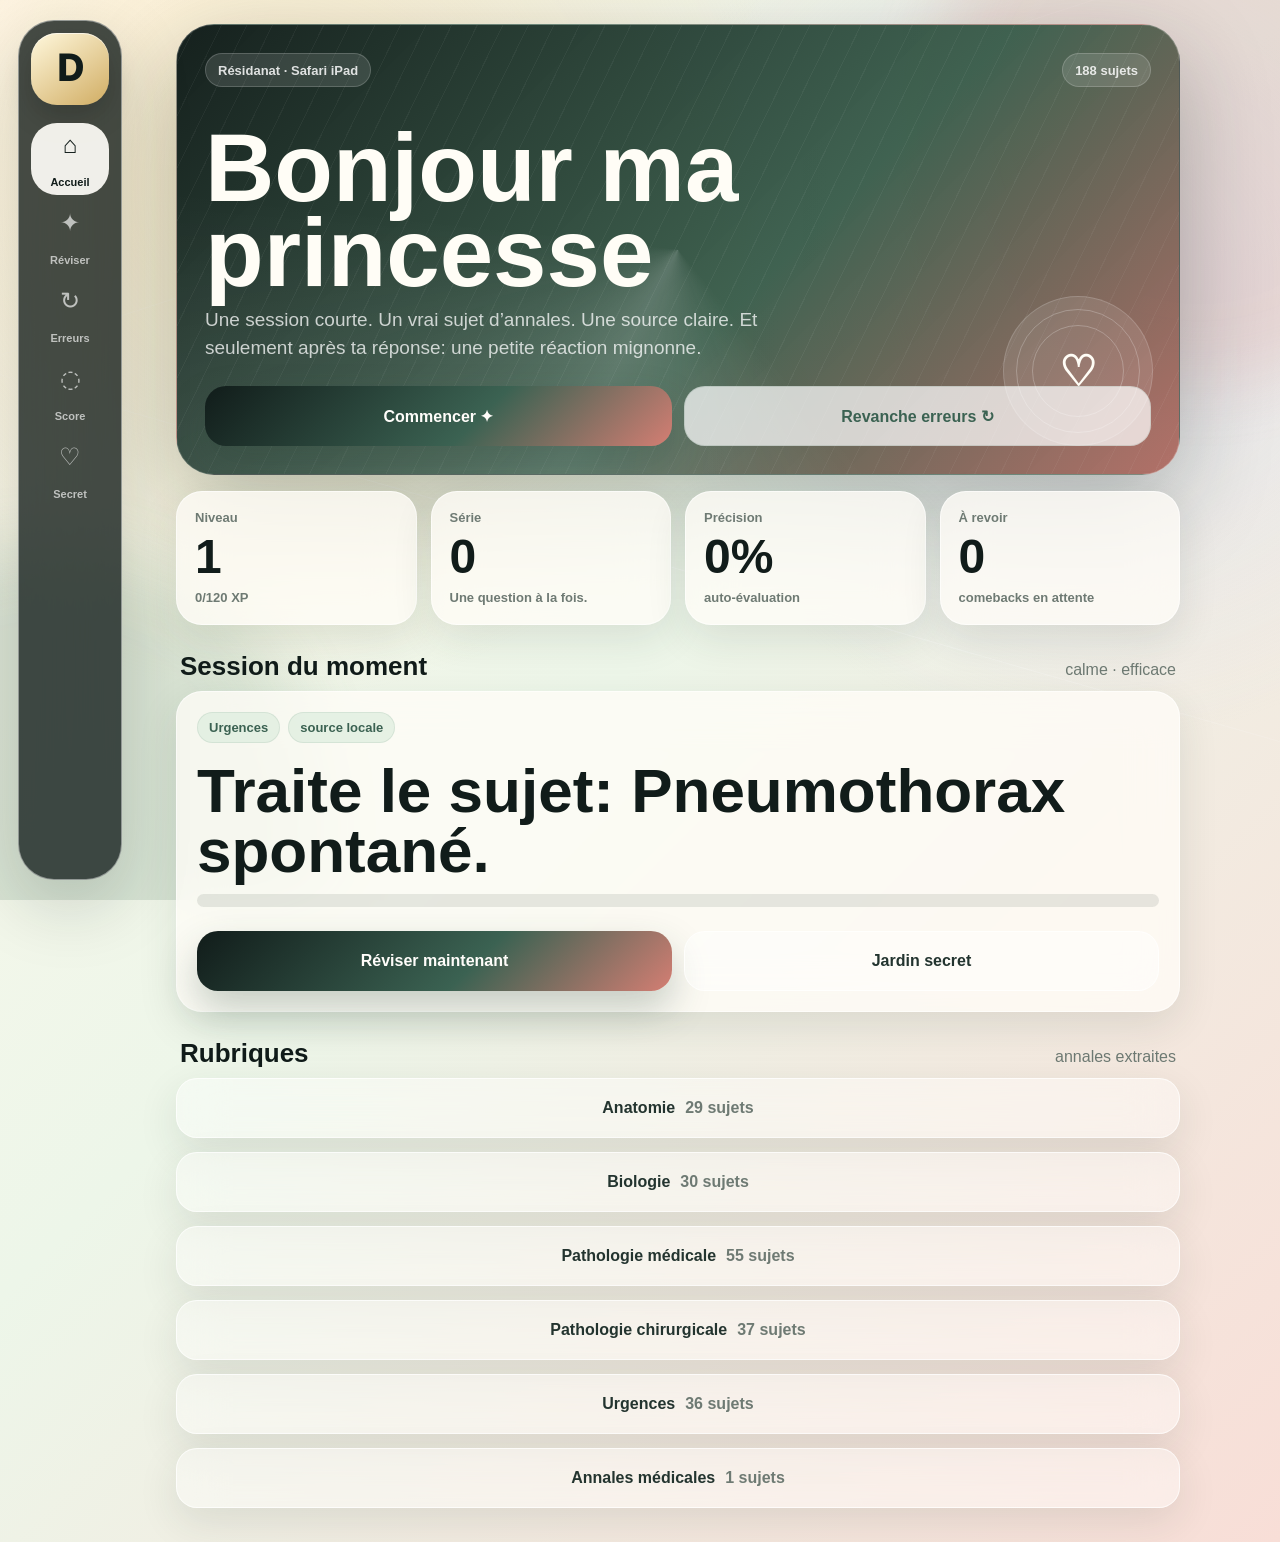
==== index.html @ 02b2e412 "Initial Doctora web app" ====
<!doctype html>
<html lang="fr">
  <head>
    <meta charset="utf-8" />
    <meta name="viewport" content="width=device-width, initial-scale=1, viewport-fit=cover" />
    <meta name="theme-color" content="#111c1a" />
    <meta name="mobile-web-app-capable" content="yes" />
    <meta name="apple-mobile-web-app-capable" content="yes" />
    <meta name="apple-mobile-web-app-status-bar-style" content="black-translucent" />
    <meta name="apple-mobile-web-app-title" content="Doctora" />
    <meta name="description" content="Révision médicale privée, locale et douce." />
    <title>Doctora</title>
    <link rel="manifest" href="./manifest.webmanifest" />
    <link rel="icon" href="./icons/icon.svg" type="image/svg+xml" />
    <link rel="apple-touch-icon" href="./icons/apple-touch-icon.svg" />
    <link rel="stylesheet" href="./styles.css" />
  </head>
  <body>
    <div class="boot" id="boot" aria-hidden="true">
      <div class="boot-mark">D</div>
      <p>préparation du jardin secret</p>
    </div>

    <div class="app" id="app">
      <div class="ambient" aria-hidden="true">
        <span class="line line-a"></span>
        <span class="line line-b"></span>
        <span class="glow glow-a"></span>
        <span class="glow glow-b"></span>
      </div>

      <aside class="rail" aria-label="Navigation">
        <button class="rail-logo" data-route="home" aria-label="Accueil">D</button>
        <button class="rail-item active" data-route="home"><span>⌂</span><em>Accueil</em></button>
        <button class="rail-item" data-route="study"><span>✦</span><em>Réviser</em></button>
        <button class="rail-item" data-route="errors"><span>↻</span><em>Erreurs</em></button>
        <button class="rail-item" data-route="progress"><span>◌</span><em>Score</em></button>
        <button class="rail-item" data-route="garden"><span>♡</span><em>Secret</em></button>
      </aside>

      <main id="screen" class="screen" aria-live="polite"></main>
    </div>

    <div id="reaction" class="reaction hidden" role="status" aria-live="assertive">
      <article class="reaction-card">
        <img id="reactionImage" alt="" />
        <p id="reactionMessage"></p>
      </article>
    </div>

    <div id="particles" class="particles" aria-hidden="true"></div>
    <script src="./app.js"></script>
  </body>
</html>
---- styles.css ----
:root {
  color-scheme: light;
  --ink: #111c1a;
  --ink-soft: #23342f;
  --sage: #6f9679;
  --sage-deep: #3b6252;
  --mint: #dfeee0;
  --cream: #f8f2e8;
  --paper: rgba(255, 253, 248, 0.78);
  --paper-solid: #fffdfa;
  --gold: #d1ad63;
  --gold-soft: #f5dfaa;
  --coral: #d47e73;
  --rose: #f2c8bf;
  --lilac: #d9d4f4;
  --muted: #6e7a73;
  --line: rgba(38, 59, 51, 0.12);
  --white-line: rgba(255, 255, 255, 0.64);
  --shadow: 0 24px 70px rgba(18, 32, 27, 0.18);
  --soft-shadow: 0 14px 40px rgba(35, 52, 47, 0.11);
  --radius-xl: 34px;
  --radius-lg: 26px;
  --radius-md: 18px;
  --safe-top: env(safe-area-inset-top);
  --safe-bottom: env(safe-area-inset-bottom);
  font-family: ui-rounded, "SF Pro Rounded", "SF Pro Display", -apple-system, BlinkMacSystemFont, "Segoe UI", sans-serif;
  font-size: 16px;
}

* {
  box-sizing: border-box;
  -webkit-tap-highlight-color: transparent;
}

html {
  min-height: 100%;
  background: var(--cream);
}

body {
  min-height: 100%;
  margin: 0;
  overflow-x: hidden;
  background:
    radial-gradient(circle at 22% 12%, rgba(245, 223, 170, 0.52), transparent 32rem),
    radial-gradient(circle at 86% 18%, rgba(217, 212, 244, 0.48), transparent 29rem),
    linear-gradient(135deg, #fff8ec, #edf6e9 46%, #f8ded7);
  color: var(--ink);
  -webkit-font-smoothing: antialiased;
}

button,
input,
textarea {
  font: inherit;
}

button {
  cursor: pointer;
}

.boot {
  position: fixed;
  z-index: 100;
  inset: 0;
  display: grid;
  place-items: center;
  gap: 14px;
  background:
    radial-gradient(circle at center, rgba(209, 173, 99, 0.18), transparent 20rem),
    linear-gradient(135deg, #111c1a, #274639 58%, #9b645e);
  color: #fffdfa;
  transition: opacity 520ms ease, visibility 520ms ease;
}

.boot.done {
  opacity: 0;
  visibility: hidden;
}

.boot-mark {
  display: grid;
  place-items: center;
  width: 106px;
  height: 106px;
  border: 1px solid rgba(255,255,255,0.32);
  border-radius: 34px;
  background: rgba(255,255,255,0.11);
  box-shadow: 0 30px 80px rgba(0,0,0,0.24);
  font-size: 58px;
  font-weight: 950;
  animation: bootPulse 1500ms ease-in-out infinite alternate;
}

.boot p {
  margin: 0;
  color: rgba(255,255,255,0.74);
  font-size: 14px;
  font-weight: 750;
}

.app {
  position: relative;
  min-height: 100dvh;
  overflow: hidden;
}

.ambient {
  position: fixed;
  inset: 0;
  pointer-events: none;
  overflow: hidden;
}

.line {
  position: absolute;
  inset: -30vh auto auto -20vw;
  width: 150vw;
  height: 1px;
  background: linear-gradient(90deg, transparent, rgba(255,255,255,0.64), transparent);
  transform: rotate(-18deg);
  opacity: 0.55;
}

.line-a {
  top: 14vh;
  animation: lineFloat 18s ease-in-out infinite alternate;
}

.line-b {
  top: 64vh;
  transform: rotate(16deg);
  animation: lineFloat 22s ease-in-out infinite alternate-reverse;
}

.glow {
  position: absolute;
  width: 34rem;
  height: 34rem;
  border-radius: 50%;
  filter: blur(34px);
  opacity: 0.42;
  transform: translate3d(0,0,0);
}

.glow-a {
  right: -12rem;
  top: -10rem;
  background: rgba(212, 126, 115, 0.46);
  animation: glowA 14s ease-in-out infinite alternate;
}

.glow-b {
  left: -14rem;
  bottom: -12rem;
  background: rgba(111, 150, 121, 0.48);
  animation: glowB 16s ease-in-out infinite alternate;
}

.rail {
  position: fixed;
  z-index: 20;
  left: max(18px, env(safe-area-inset-left));
  top: calc(20px + var(--safe-top));
  bottom: calc(20px + var(--safe-bottom));
  display: none;
  width: 104px;
  padding: 12px;
  border: 1px solid rgba(255,255,255,0.44);
  border-radius: 36px;
  background: rgba(17, 28, 26, 0.78);
  box-shadow: var(--shadow);
  backdrop-filter: blur(28px) saturate(1.3);
}

.rail-logo,
.rail-item {
  width: 100%;
  border: 0;
}

.rail-logo {
  height: 72px;
  margin-bottom: 12px;
  border-radius: 26px;
  color: var(--ink);
  background: linear-gradient(145deg, #fff8dd, var(--gold));
  font-size: 36px;
  font-weight: 950;
  box-shadow: inset 0 1px 0 rgba(255,255,255,0.6), 0 12px 28px rgba(0,0,0,0.18);
}

.rail-item {
  display: grid;
  place-items: center;
  gap: 4px;
  min-height: 72px;
  margin-top: 6px;
  border-radius: 26px;
  color: rgba(255,255,255,0.66);
  background: transparent;
  transition: transform 180ms ease, color 180ms ease, background 180ms ease;
}

.rail-item span {
  font-size: 24px;
}

.rail-item em {
  font-style: normal;
  font-size: 11px;
  font-weight: 820;
}

.rail-item.active {
  color: var(--ink);
  background: rgba(255,253,248,0.92);
}

.rail-item:active,
.rail-logo:active,
.primary:active,
.secondary:active,
.ghost:active,
.choice:active {
  transform: scale(0.975);
}

.screen {
  position: relative;
  z-index: 5;
  width: min(100%, 920px);
  min-height: 100dvh;
  margin: 0 auto;
  padding: calc(24px + var(--safe-top)) 18px calc(116px + var(--safe-bottom));
}

.view {
  animation: viewIn 520ms cubic-bezier(.2,.9,.2,1);
}

.hero {
  position: relative;
  overflow: hidden;
  min-height: 372px;
  padding: 28px;
  border: 1px solid rgba(255,255,255,0.24);
  border-radius: 38px;
  color: #fffdf6;
  background:
    linear-gradient(135deg, rgba(17,28,26,0.98), rgba(56,92,74,0.96) 58%, rgba(174,102,93,0.92)),
    linear-gradient(90deg, transparent, rgba(255,255,255,0.08));
  box-shadow: 0 30px 90px rgba(22, 35, 30, 0.28);
  isolation: isolate;
}

.hero::before {
  content: "";
  position: absolute;
  inset: -40% -20%;
  z-index: -1;
  background:
    conic-gradient(from 140deg, transparent, rgba(255,255,255,0.18), transparent 38%),
    repeating-linear-gradient(116deg, transparent 0 22px, rgba(255,255,255,0.045) 22px 23px);
  animation: silk 12s ease-in-out infinite alternate;
}

.hero-top {
  display: flex;
  align-items: flex-start;
  justify-content: space-between;
  gap: 16px;
}

.eyebrow,
.pill {
  display: inline-flex;
  align-items: center;
  gap: 8px;
  min-height: 34px;
  padding: 7px 12px;
  border: 1px solid rgba(255,255,255,0.18);
  border-radius: 999px;
  background: rgba(255,255,255,0.12);
  color: rgba(255,255,255,0.84);
  font-size: 13px;
  font-weight: 840;
  letter-spacing: 0;
  white-space: nowrap;
}

.hero h1 {
  max-width: 10ch;
  margin: 38px 0 10px;
  font-size: clamp(52px, 10vw, 96px);
  line-height: 0.89;
  letter-spacing: 0;
}

.hero p {
  max-width: 36rem;
  margin: 0;
  color: rgba(255,255,255,0.75);
  font-size: clamp(16px, 2vw, 19px);
  line-height: 1.48;
}

.hero-actions,
.action-grid {
  display: grid;
  grid-template-columns: 1fr;
  gap: 12px;
  margin-top: 24px;
}

.avatar-orbit {
  position: absolute;
  right: 26px;
  bottom: 28px;
  display: grid;
  place-items: center;
  width: 150px;
  height: 150px;
  border-radius: 50%;
  background: rgba(255,255,255,0.1);
  border: 1px solid rgba(255,255,255,0.16);
}

.avatar-orbit::before,
.avatar-orbit::after {
  content: "";
  position: absolute;
  inset: 12px;
  border: 1px solid rgba(255,255,255,0.24);
  border-radius: 50%;
  animation: orbit 8s linear infinite;
}

.avatar-orbit::after {
  inset: 28px;
  animation-duration: 11s;
  animation-direction: reverse;
}

.avatar-orbit strong {
  font-size: 42px;
}

.grid {
  display: grid;
  gap: 14px;
}

.stats-grid {
  display: grid;
  grid-template-columns: repeat(2, minmax(0, 1fr));
  gap: 14px;
  margin-top: 16px;
}

.card,
.stat,
.question-card,
.source-card,
.save-card {
  border: 1px solid var(--white-line);
  border-radius: var(--radius-lg);
  background: var(--paper);
  box-shadow: var(--soft-shadow);
  backdrop-filter: blur(24px) saturate(1.16);
}

.card,
.question-card,
.source-card,
.save-card {
  padding: 20px;
}

.stat {
  min-height: 128px;
  padding: 18px;
}

.stat small,
.section-head span,
.muted {
  color: var(--muted);
}

.stat small {
  display: block;
  font-size: 13px;
  font-weight: 850;
}

.stat strong {
  display: block;
  margin-top: 8px;
  color: var(--ink);
  font-size: clamp(34px, 6vw, 48px);
  line-height: 1;
  letter-spacing: 0;
}

.stat p {
  margin: 8px 0 0;
  color: var(--muted);
  font-size: 13px;
  font-weight: 700;
  line-height: 1.32;
}

.section-head {
  display: flex;
  align-items: flex-end;
  justify-content: space-between;
  gap: 12px;
  margin: 28px 4px 12px;
}

.section-head h2 {
  margin: 0;
  color: var(--ink);
  font-size: 26px;
  line-height: 1;
  letter-spacing: 0;
}

.primary,
.secondary,
.ghost,
.choice {
  min-height: 60px;
  border: 0;
  border-radius: 21px;
  font-weight: 900;
  letter-spacing: 0;
  transition: transform 170ms ease, box-shadow 170ms ease, background 170ms ease, opacity 170ms ease;
}

.primary,
.secondary,
.ghost {
  display: inline-flex;
  align-items: center;
  justify-content: center;
  gap: 10px;
  width: 100%;
  padding: 14px 18px;
}

.primary {
  color: #fffdfa;
  background: linear-gradient(135deg, var(--ink), var(--sage-deep) 58%, var(--coral));
  box-shadow: 0 18px 38px rgba(41, 68, 56, 0.26);
}

.secondary {
  color: var(--sage-deep);
  background: rgba(255,255,255,0.72);
  border: 1px solid rgba(59, 98, 82, 0.13);
}

.ghost {
  color: var(--ink-soft);
  background: rgba(255,255,255,0.42);
  border: 1px solid rgba(255,255,255,0.72);
}

.segmented {
  display: flex;
  gap: 8px;
  padding: 6px;
  border: 1px solid var(--white-line);
  border-radius: 999px;
  background: rgba(255,255,255,0.34);
  overflow-x: auto;
}

.segment {
  flex: 0 0 auto;
  min-height: 42px;
  padding: 9px 14px;
  border: 0;
  border-radius: 999px;
  color: var(--muted);
  background: transparent;
  font-weight: 850;
}

.segment.active {
  color: #fffdfa;
  background: var(--ink);
}

.question-card {
  position: relative;
  margin-top: 16px;
  overflow: hidden;
}

.question-meta {
  display: flex;
  flex-wrap: wrap;
  gap: 8px;
  margin-bottom: 18px;
}

.tag {
  display: inline-flex;
  align-items: center;
  min-height: 31px;
  padding: 7px 11px;
  border-radius: 999px;
  color: var(--sage-deep);
  background: rgba(223, 238, 224, 0.76);
  border: 1px solid rgba(59, 98, 82, 0.1);
  font-size: 13px;
  font-weight: 850;
}

.question-title {
  margin: 0;
  color: var(--ink);
  font-size: clamp(34px, 6.2vw, 62px);
  line-height: 0.96;
  letter-spacing: 0;
}

.question-sub {
  max-width: 40rem;
  margin: 16px 0 0;
  color: var(--muted);
  line-height: 1.5;
}

.answer-pad {
  display: grid;
  grid-template-columns: 1fr;
  gap: 12px;
  margin-top: 22px;
}

.choice {
  position: relative;
  padding: 18px;
  color: var(--ink);
  text-align: left;
  background: rgba(255,255,255,0.62);
  border: 1px solid rgba(59, 98, 82, 0.12);
}

.choice b {
  display: block;
  font-size: 17px;
}

.choice span {
  display: block;
  margin-top: 4px;
  color: var(--muted);
  font-size: 13px;
  line-height: 1.3;
}

.choice.mastered {
  background: linear-gradient(135deg, rgba(223,238,224,0.92), rgba(255,253,248,0.72));
}

.choice.review {
  background: linear-gradient(135deg, rgba(248,222,215,0.9), rgba(255,253,248,0.72));
}

.source-card {
  margin-top: 14px;
  border-color: rgba(209, 173, 99, 0.34);
  background: rgba(255, 248, 226, 0.76);
  animation: sourceIn 420ms ease both;
}

.study-companion {
  margin-top: 14px;
  background:
    linear-gradient(135deg, rgba(255,253,248,0.78), rgba(223,238,224,0.5)),
    rgba(255,255,255,0.5);
}

.micro-grid {
  display: grid;
  grid-template-columns: repeat(3, minmax(0, 1fr));
  gap: 10px;
}

.micro {
  display: grid;
  gap: 8px;
  min-height: 92px;
  padding: 13px;
  border: 1px solid rgba(255,255,255,0.62);
  border-radius: 20px;
  background: rgba(255,255,255,0.48);
}

.micro b {
  display: grid;
  place-items: center;
  width: 34px;
  height: 34px;
  border-radius: 13px;
  color: #fffdfa;
  background: linear-gradient(135deg, var(--sage-deep), var(--coral));
}

.micro span {
  color: var(--ink);
  font-size: 13px;
  font-weight: 850;
  line-height: 1.2;
}

.source-card h3 {
  margin: 0 0 8px;
  color: var(--ink);
  font-size: 21px;
}

.source-card p {
  margin: 7px 0;
  color: var(--muted);
  line-height: 1.44;
}

.source-card strong {
  color: var(--sage-deep);
}

.progress-rail {
  position: relative;
  height: 13px;
  margin-top: 14px;
  overflow: hidden;
  border-radius: 999px;
  background: rgba(35, 52, 47, 0.1);
}

.progress-fill {
  width: 0%;
  height: 100%;
  border-radius: inherit;
  background: linear-gradient(90deg, var(--sage), var(--gold), var(--coral));
  transition: width 700ms cubic-bezier(.2,.9,.2,1);
}

.timeline {
  display: grid;
  gap: 12px;
}

.timeline-item {
  display: grid;
  grid-template-columns: 46px 1fr;
  gap: 12px;
  align-items: start;
  padding: 14px;
  border-radius: 22px;
  background: rgba(255,255,255,0.44);
  border: 1px solid rgba(255,255,255,0.54);
}

.timeline-item i {
  display: grid;
  place-items: center;
  width: 46px;
  height: 46px;
  border-radius: 16px;
  color: #fffdfa;
  background: linear-gradient(135deg, var(--sage-deep), var(--coral));
  font-style: normal;
}

.timeline-item h3 {
  margin: 0;
  font-size: 17px;
}

.timeline-item p {
  margin: 4px 0 0;
  color: var(--muted);
  line-height: 1.4;
}

.save-code {
  width: 100%;
  min-height: 96px;
  padding: 14px;
  resize: vertical;
  border: 1px solid rgba(59, 98, 82, 0.16);
  border-radius: 18px;
  color: var(--ink);
  background: rgba(255,255,255,0.72);
  line-height: 1.35;
}

.bottom-nav {
  position: fixed;
  z-index: 24;
  left: 12px;
  right: 12px;
  bottom: max(12px, var(--safe-bottom));
  display: grid;
  grid-template-columns: repeat(5, 1fr);
  gap: 6px;
  padding: 8px;
  border: 1px solid rgba(255,255,255,0.34);
  border-radius: 30px;
  background: rgba(17,28,26,0.82);
  box-shadow: 0 22px 50px rgba(18,32,27,0.28);
  backdrop-filter: blur(28px) saturate(1.25);
}

.bottom-nav button {
  display: grid;
  place-items: center;
  gap: 3px;
  min-height: 58px;
  border: 0;
  border-radius: 23px;
  color: rgba(255,255,255,0.66);
  background: transparent;
  font-size: 11px;
  font-weight: 820;
}

.bottom-nav button span {
  font-size: 20px;
}

.bottom-nav button.active {
  color: var(--ink);
  background: rgba(255,253,248,0.92);
}

.reaction {
  position: fixed;
  z-index: 50;
  inset: 0;
  display: grid;
  place-items: center;
  padding: 22px;
  pointer-events: none;
}

.reaction.hidden {
  display: none;
}

.reaction-card {
  width: min(420px, 86vw);
  padding: 18px;
  border: 1px solid rgba(255,255,255,0.58);
  border-radius: 36px;
  background:
    linear-gradient(145deg, rgba(17,28,26,0.96), rgba(59,98,82,0.93) 56%, rgba(212,126,115,0.92));
  box-shadow: 0 30px 88px rgba(10, 19, 17, 0.38);
  animation: stickerPop 2350ms cubic-bezier(.2,.9,.2,1) forwards;
}

.reaction-card img {
  display: block;
  width: 100%;
  height: min(280px, 48vh);
  object-fit: contain;
  border-radius: 24px;
  background: rgba(255,255,255,0.08);
}

.reaction-card p {
  margin: 14px 4px 3px;
  color: #fffdfa;
  text-align: center;
  font-size: clamp(20px, 3vw, 27px);
  font-weight: 950;
  line-height: 1.15;
}

.particles {
  position: fixed;
  z-index: 45;
  inset: 0;
  pointer-events: none;
  overflow: hidden;
}

.particle {
  position: absolute;
  width: 10px;
  height: 10px;
  border-radius: 50%;
  background: var(--gold);
  animation: particle 900ms ease-out forwards;
}

.empty-state {
  display: grid;
  place-items: center;
  min-height: 260px;
  text-align: center;
}

.empty-state h2 {
  margin: 0;
  font-size: 28px;
}

.empty-state p {
  max-width: 30rem;
  color: var(--muted);
  line-height: 1.45;
}

.fade-in {
  animation: fadeIn 360ms ease both;
}

@media (min-width: 760px) {
  .screen {
    padding-inline: 28px;
  }

  .hero-actions,
  .action-grid,
  .answer-pad {
    grid-template-columns: repeat(2, minmax(0, 1fr));
  }

  .stats-grid {
    grid-template-columns: repeat(4, minmax(0, 1fr));
  }
}

@media (min-width: 980px) and (orientation: landscape) {
  .rail {
    display: grid;
    align-content: start;
  }

  .screen {
    width: min(calc(100% - 168px), 1060px);
    margin-left: 148px;
    margin-right: auto;
    padding-bottom: 34px;
  }

  .bottom-nav {
    display: none;
  }
}

@media (max-width: 520px) {
  .hero {
    min-height: 344px;
    padding: 24px;
  }

  .avatar-orbit {
    width: 112px;
    height: 112px;
    right: 20px;
    bottom: 20px;
  }

  .question-title {
    font-size: 34px;
  }
}

@media (prefers-reduced-motion: reduce) {
  *,
  *::before,
  *::after {
    animation-duration: 1ms !important;
    animation-iteration-count: 1 !important;
    scroll-behavior: auto !important;
    transition-duration: 1ms !important;
  }
}

@keyframes bootPulse {
  from { transform: translateY(0) scale(1); }
  to { transform: translateY(-7px) scale(1.035); }
}

@keyframes viewIn {
  from { opacity: 0; transform: translateY(18px) scale(0.992); }
  to { opacity: 1; transform: translateY(0) scale(1); }
}

@keyframes silk {
  from { transform: translate3d(-3%, -2%, 0) rotate(0deg); }
  to { transform: translate3d(2%, 4%, 0) rotate(4deg); }
}

@keyframes lineFloat {
  from { translate: -4vw -1vh; }
  to { translate: 8vw 3vh; }
}

@keyframes glowA {
  from { transform: translate3d(0,0,0) scale(1); }
  to { transform: translate3d(-8vw, 7vh, 0) scale(1.12); }
}

@keyframes glowB {
  from { transform: translate3d(0,0,0) scale(1); }
  to { transform: translate3d(7vw, -4vh, 0) scale(1.1); }
}

@keyframes orbit {
  from { transform: rotate(0deg) scale(1); }
  to { transform: rotate(360deg) scale(1.03); }
}

@keyframes sourceIn {
  from { opacity: 0; transform: translateY(14px); }
  to { opacity: 1; transform: translateY(0); }
}

@keyframes stickerPop {
  0% { opacity: 0; transform: translateY(28px) scale(0.82) rotate(-2deg); }
  15% { opacity: 1; transform: translateY(0) scale(1.03) rotate(1deg); }
  72% { opacity: 1; transform: translateY(0) scale(1) rotate(0); }
  100% { opacity: 0; transform: translateY(-18px) scale(0.94); }
}

@keyframes particle {
  from { opacity: 1; transform: translate3d(0,0,0) scale(1); }
  to { opacity: 0; transform: translate3d(var(--x), var(--y), 0) scale(0.15); }
}

@keyframes fadeIn {
  from { opacity: 0; }
  to { opacity: 1; }
}
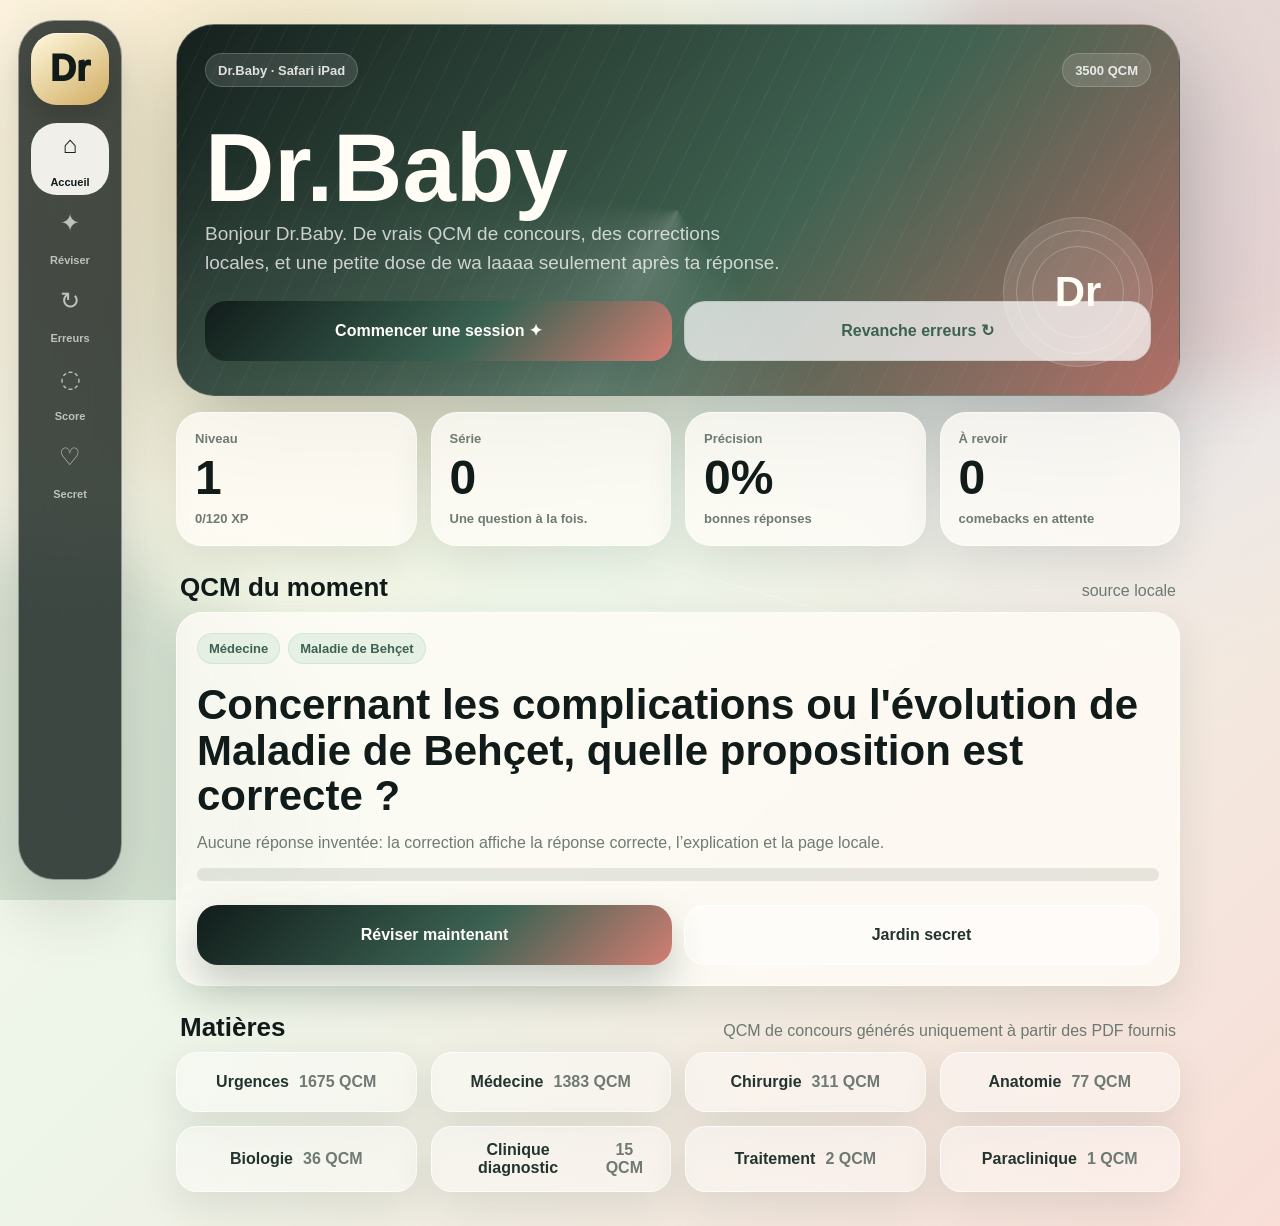
==== commit e10d60a3: "Add Dr Baby QCM question bank" ====
--- a/index.html
+++ b/index.html
@@ -7,9 +7,9 @@
     <meta name="mobile-web-app-capable" content="yes" />
     <meta name="apple-mobile-web-app-capable" content="yes" />
     <meta name="apple-mobile-web-app-status-bar-style" content="black-translucent" />
-    <meta name="apple-mobile-web-app-title" content="Doctora" />
+    <meta name="apple-mobile-web-app-title" content="Dr.Baby" />
     <meta name="description" content="Révision médicale privée, locale et douce." />
-    <title>Doctora</title>
+    <title>Dr.Baby</title>
     <link rel="manifest" href="./manifest.webmanifest" />
     <link rel="icon" href="./icons/icon.svg" type="image/svg+xml" />
     <link rel="apple-touch-icon" href="./icons/apple-touch-icon.svg" />
@@ -17,8 +17,8 @@
   </head>
   <body>
     <div class="boot" id="boot" aria-hidden="true">
-      <div class="boot-mark">D</div>
-      <p>préparation du jardin secret</p>
+      <div class="boot-mark">Dr</div>
+      <p>préparation du cabinet Dr.Baby</p>
     </div>
 
     <div class="app" id="app">
@@ -30,7 +30,7 @@
       </div>
 
       <aside class="rail" aria-label="Navigation">
-        <button class="rail-logo" data-route="home" aria-label="Accueil">D</button>
+        <button class="rail-logo" data-route="home" aria-label="Accueil">Dr</button>
         <button class="rail-item active" data-route="home"><span>⌂</span><em>Accueil</em></button>
         <button class="rail-item" data-route="study"><span>✦</span><em>Réviser</em></button>
         <button class="rail-item" data-route="errors"><span>↻</span><em>Erreurs</em></button>
--- a/styles.css
+++ b/styles.css
@@ -305,6 +305,15 @@
   line-height: 1.48;
 }
 
+.compact-hero {
+  min-height: 292px;
+}
+
+.compact-hero h1 {
+  max-width: 14ch;
+  font-size: clamp(44px, 7vw, 72px);
+}
+
 .hero-actions,
 .action-grid {
   display: grid;
@@ -349,6 +358,10 @@
 .grid {
   display: grid;
   gap: 14px;
+}
+
+.chapter-grid {
+  grid-template-columns: repeat(auto-fit, minmax(190px, 1fr));
 }
 
 .stats-grid {
@@ -528,6 +541,12 @@
   letter-spacing: 0;
 }
 
+.preview-title,
+.qcm-title {
+  font-size: clamp(25px, 3.8vw, 42px);
+  line-height: 1.08;
+}
+
 .question-sub {
   max-width: 40rem;
   margin: 16px 0 0;
@@ -551,6 +570,11 @@
   border: 1px solid rgba(59, 98, 82, 0.12);
 }
 
+.choice:disabled {
+  cursor: default;
+  opacity: 1;
+}
+
 .choice b {
   display: block;
   font-size: 17px;
@@ -572,11 +596,112 @@
   background: linear-gradient(135deg, rgba(248,222,215,0.9), rgba(255,253,248,0.72));
 }
 
+.qcm-pad {
+  align-items: stretch;
+}
+
+.qcm-option {
+  display: grid;
+  grid-template-columns: 44px 1fr;
+  gap: 14px;
+  align-items: start;
+  min-height: 104px;
+  overflow: hidden;
+}
+
+.qcm-option b {
+  display: grid;
+  place-items: center;
+  width: 42px;
+  height: 42px;
+  border-radius: 16px;
+  color: #fffdfa;
+  background: linear-gradient(135deg, var(--sage-deep), var(--coral));
+  box-shadow: 0 10px 24px rgba(41, 68, 56, 0.16);
+}
+
+.qcm-option span {
+  margin-top: 0;
+  color: var(--ink-soft);
+  font-size: 15px;
+  line-height: 1.36;
+}
+
+.qcm-option.correct {
+  border-color: rgba(111, 150, 121, 0.48);
+  background: linear-gradient(135deg, rgba(223,238,224,0.98), rgba(255,253,248,0.82));
+  box-shadow: 0 18px 38px rgba(59, 98, 82, 0.17);
+}
+
+.qcm-option.correct b {
+  background: linear-gradient(135deg, #3b6252, #83aa89);
+}
+
+.qcm-option.wrong {
+  border-color: rgba(212, 126, 115, 0.5);
+  background: linear-gradient(135deg, rgba(248,222,215,0.98), rgba(255,253,248,0.82));
+}
+
+.qcm-option.wrong b {
+  background: linear-gradient(135deg, #9c574f, var(--coral));
+}
+
+.qcm-option.dimmed {
+  opacity: 0.54;
+}
+
 .source-card {
   margin-top: 14px;
   border-color: rgba(209, 173, 99, 0.34);
   background: rgba(255, 248, 226, 0.76);
   animation: sourceIn 420ms ease both;
+}
+
+.source-good {
+  border-color: rgba(111, 150, 121, 0.42);
+  background: rgba(239, 248, 235, 0.82);
+}
+
+.source-wrong {
+  border-color: rgba(212, 126, 115, 0.34);
+  background: rgba(255, 241, 236, 0.84);
+}
+
+.correction-head {
+  display: flex;
+  flex-wrap: wrap;
+  align-items: center;
+  gap: 10px;
+  margin-bottom: 12px;
+}
+
+.correction-head h3 {
+  margin: 0;
+}
+
+.answer-review {
+  display: grid;
+  gap: 10px;
+  margin: 14px 0;
+}
+
+.answer-review div {
+  padding: 14px;
+  border: 1px solid rgba(255,255,255,0.72);
+  border-radius: 18px;
+  background: rgba(255,255,255,0.52);
+}
+
+.answer-review small {
+  display: block;
+  color: var(--sage-deep);
+  font-size: 12px;
+  font-weight: 900;
+}
+
+.answer-review p {
+  margin: 6px 0 0;
+  color: var(--ink-soft);
 }
 
 .study-companion {
@@ -633,6 +758,25 @@
 
 .source-card strong {
   color: var(--sage-deep);
+}
+
+.secret-card h3 {
+  margin: 14px 0 8px;
+}
+
+.sticker-tile {
+  display: grid;
+  place-items: center;
+  min-height: 178px;
+}
+
+.sticker-tile img {
+  display: block;
+  width: 100%;
+  height: 150px;
+  object-fit: contain;
+  border-radius: 18px;
+  background: rgba(255,255,255,.38);
 }
 
 .progress-rail {
@@ -837,6 +981,10 @@
   .stats-grid {
     grid-template-columns: repeat(4, minmax(0, 1fr));
   }
+
+  .answer-review {
+    grid-template-columns: repeat(2, minmax(0, 1fr));
+  }
 }
 
 @media (min-width: 980px) and (orientation: landscape) {
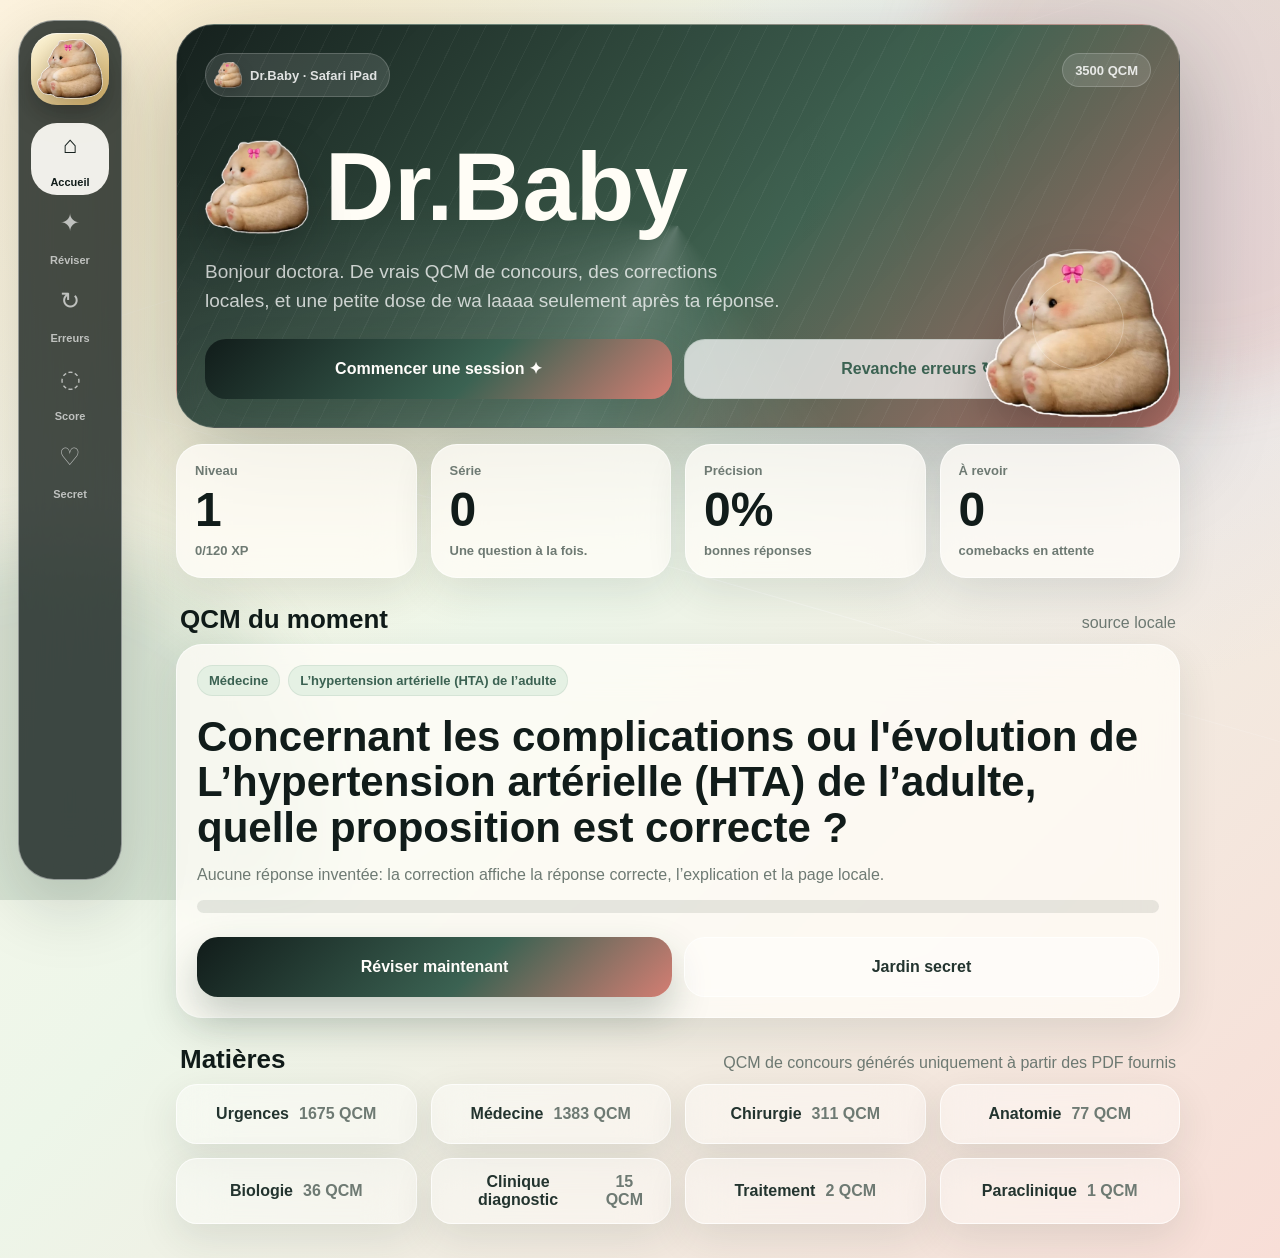
==== commit 8fc0f541: "Fix QCM buttons and add hamster mascot" ====
--- a/index.html
+++ b/index.html
@@ -11,13 +11,13 @@
     <meta name="description" content="Révision médicale privée, locale et douce." />
     <title>Dr.Baby</title>
     <link rel="manifest" href="./manifest.webmanifest" />
-    <link rel="icon" href="./icons/icon.svg" type="image/svg+xml" />
-    <link rel="apple-touch-icon" href="./icons/apple-touch-icon.svg" />
+    <link rel="icon" href="./assets/brand/hamster.png" type="image/png" />
+    <link rel="apple-touch-icon" href="./assets/brand/hamster.png" />
     <link rel="stylesheet" href="./styles.css" />
   </head>
   <body>
     <div class="boot" id="boot" aria-hidden="true">
-      <div class="boot-mark">Dr</div>
+      <div class="boot-mark"><img src="./assets/brand/hamster.png" alt="" /></div>
       <p>préparation du cabinet Dr.Baby</p>
     </div>
 
@@ -30,7 +30,7 @@
       </div>
 
       <aside class="rail" aria-label="Navigation">
-        <button class="rail-logo" data-route="home" aria-label="Accueil">Dr</button>
+        <button class="rail-logo" data-route="home" aria-label="Accueil"><img src="./assets/brand/hamster.png" alt="" /></button>
         <button class="rail-item active" data-route="home"><span>⌂</span><em>Accueil</em></button>
         <button class="rail-item" data-route="study"><span>✦</span><em>Réviser</em></button>
         <button class="rail-item" data-route="errors"><span>↻</span><em>Erreurs</em></button>
--- a/styles.css
+++ b/styles.css
@@ -87,9 +87,15 @@
   border-radius: 34px;
   background: rgba(255,255,255,0.11);
   box-shadow: 0 30px 80px rgba(0,0,0,0.24);
-  font-size: 58px;
-  font-weight: 950;
+  padding: 8px;
   animation: bootPulse 1500ms ease-in-out infinite alternate;
+}
+
+.boot-mark img {
+  width: 100%;
+  height: 100%;
+  object-fit: contain;
+  filter: drop-shadow(0 12px 18px rgba(0,0,0,0.18));
 }
 
 .boot p {
@@ -185,9 +191,15 @@
   border-radius: 26px;
   color: var(--ink);
   background: linear-gradient(145deg, #fff8dd, var(--gold));
-  font-size: 36px;
-  font-weight: 950;
+  padding: 6px;
   box-shadow: inset 0 1px 0 rgba(255,255,255,0.6), 0 12px 28px rgba(0,0,0,0.18);
+}
+
+.rail-logo img {
+  width: 100%;
+  height: 100%;
+  object-fit: contain;
+  filter: drop-shadow(0 8px 10px rgba(0,0,0,0.18));
 }
 
 .rail-item {
@@ -289,6 +301,27 @@
   white-space: nowrap;
 }
 
+.brand-chip img {
+  width: 28px;
+  height: 28px;
+  object-fit: contain;
+  margin-left: -4px;
+  filter: drop-shadow(0 6px 8px rgba(0,0,0,0.16));
+}
+
+.hamster-title {
+  display: inline-flex;
+  align-items: center;
+  gap: 16px;
+}
+
+.hamster-title img {
+  width: clamp(64px, 11vw, 104px);
+  height: clamp(64px, 11vw, 104px);
+  object-fit: contain;
+  filter: drop-shadow(0 18px 22px rgba(0,0,0,0.22));
+}
+
 .hero h1 {
   max-width: 10ch;
   margin: 38px 0 10px;
@@ -351,8 +384,12 @@
   animation-direction: reverse;
 }
 
-.avatar-orbit strong {
-  font-size: 42px;
+.mascot-large {
+  width: 126%;
+  height: 126%;
+  object-fit: contain;
+  filter: drop-shadow(0 24px 26px rgba(0,0,0,0.26));
+  animation: hamsterFloat 2600ms ease-in-out infinite alternate;
 }
 
 .grid {
@@ -764,19 +801,24 @@
   margin: 14px 0 8px;
 }
 
-.sticker-tile {
-  display: grid;
-  place-items: center;
-  min-height: 178px;
-}
-
-.sticker-tile img {
-  display: block;
-  width: 100%;
+.mascot-card {
+  display: grid;
+  grid-template-columns: 150px 1fr;
+  align-items: center;
+  gap: 18px;
+  overflow: hidden;
+}
+
+.mascot-card img {
+  width: 150px;
   height: 150px;
   object-fit: contain;
-  border-radius: 18px;
-  background: rgba(255,255,255,.38);
+  filter: drop-shadow(0 18px 24px rgba(35,52,47,0.18));
+}
+
+.mascot-card h3 {
+  margin: 0 0 8px;
+  font-size: 24px;
 }
 
 .progress-rail {
@@ -907,7 +949,7 @@
   background:
     linear-gradient(145deg, rgba(17,28,26,0.96), rgba(59,98,82,0.93) 56%, rgba(212,126,115,0.92));
   box-shadow: 0 30px 88px rgba(10, 19, 17, 0.38);
-  animation: stickerPop 2350ms cubic-bezier(.2,.9,.2,1) forwards;
+  animation: hamsterPop 2350ms cubic-bezier(.2,.9,.2,1) forwards;
 }
 
 .reaction-card img {
@@ -1016,6 +1058,19 @@
     height: 112px;
     right: 20px;
     bottom: 20px;
+  }
+
+  .hamster-title {
+    gap: 10px;
+  }
+
+  .mascot-card {
+    grid-template-columns: 1fr;
+    text-align: center;
+  }
+
+  .mascot-card img {
+    justify-self: center;
   }
 
   .question-title {
@@ -1069,12 +1124,17 @@
   to { transform: rotate(360deg) scale(1.03); }
 }
 
+@keyframes hamsterFloat {
+  from { transform: translateY(0) rotate(-1deg); }
+  to { transform: translateY(-9px) rotate(1deg); }
+}
+
 @keyframes sourceIn {
   from { opacity: 0; transform: translateY(14px); }
   to { opacity: 1; transform: translateY(0); }
 }
 
-@keyframes stickerPop {
+@keyframes hamsterPop {
   0% { opacity: 0; transform: translateY(28px) scale(0.82) rotate(-2deg); }
   15% { opacity: 1; transform: translateY(0) scale(1.03) rotate(1deg); }
   72% { opacity: 1; transform: translateY(0) scale(1) rotate(0); }
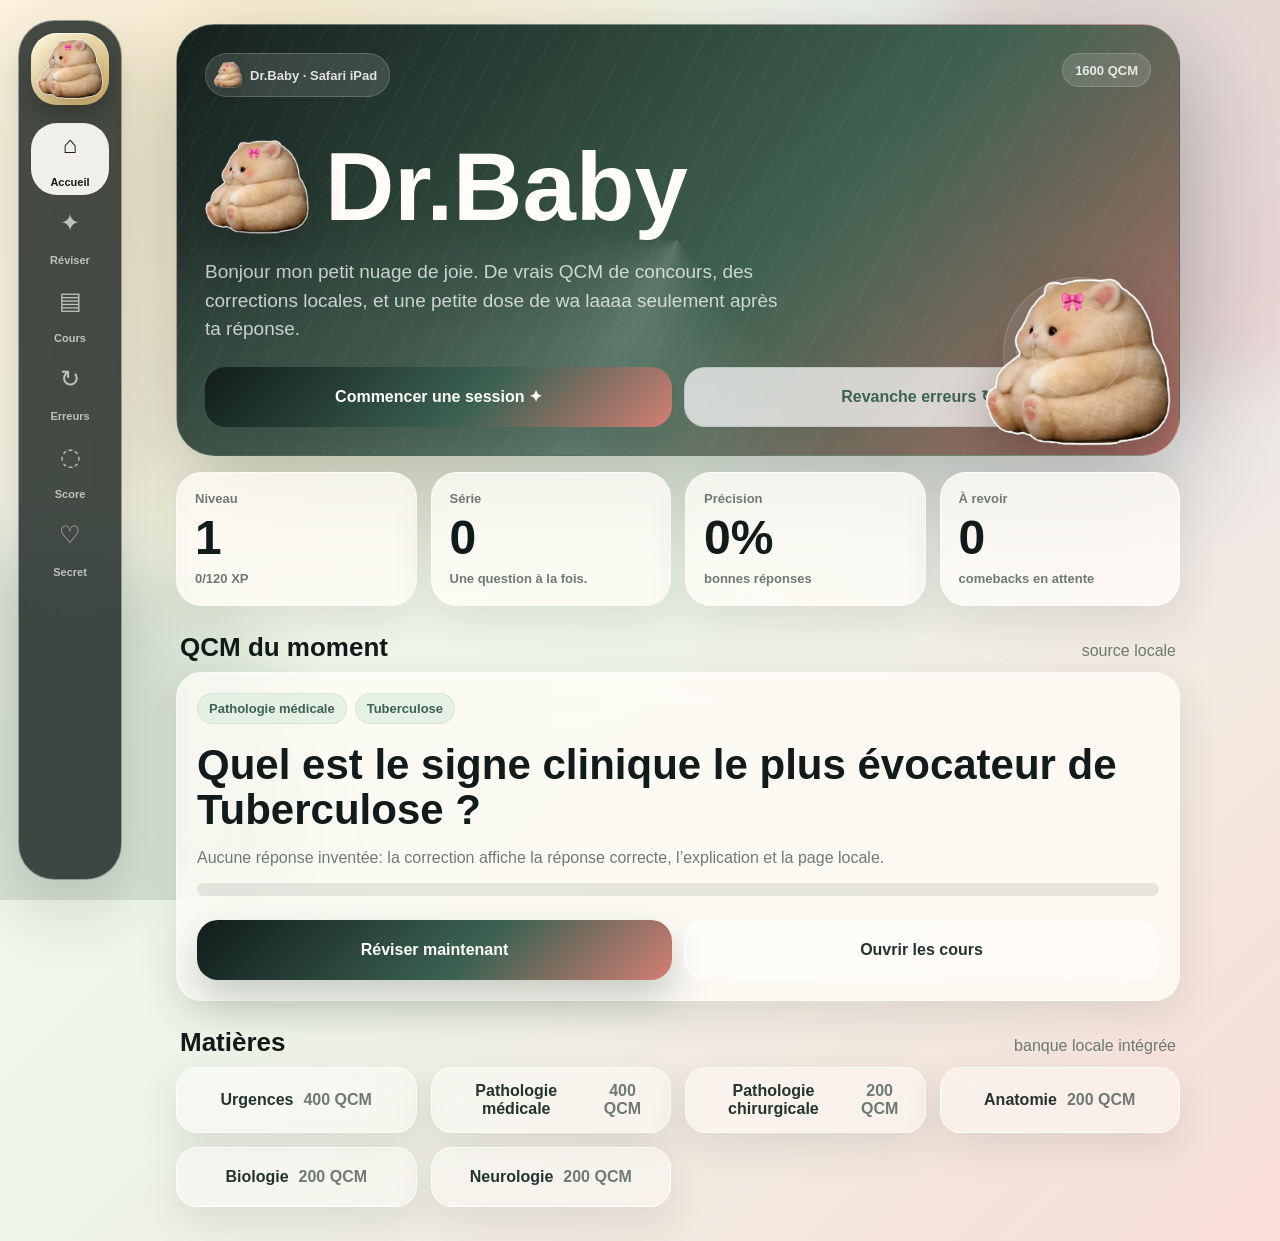
==== commit 3c460a7a: "Add bundled courses tab" ====
--- a/index.html
+++ b/index.html
@@ -33,6 +33,7 @@
         <button class="rail-logo" data-route="home" aria-label="Accueil"><img src="./assets/brand/hamster.png" alt="" /></button>
         <button class="rail-item active" data-route="home"><span>⌂</span><em>Accueil</em></button>
         <button class="rail-item" data-route="study"><span>✦</span><em>Réviser</em></button>
+        <button class="rail-item" data-route="courses"><span>▤</span><em>Cours</em></button>
         <button class="rail-item" data-route="errors"><span>↻</span><em>Erreurs</em></button>
         <button class="rail-item" data-route="progress"><span>◌</span><em>Score</em></button>
         <button class="rail-item" data-route="garden"><span>♡</span><em>Secret</em></button>
--- a/styles.css
+++ b/styles.css
@@ -401,6 +401,31 @@
   grid-template-columns: repeat(auto-fit, minmax(190px, 1fr));
 }
 
+.difficulty-grid {
+  grid-template-columns: repeat(auto-fit, minmax(145px, 1fr));
+}
+
+.difficulty-card {
+  display: grid;
+  gap: 8px;
+  min-height: 104px;
+  align-content: center;
+  transition: transform 180ms ease, border-color 180ms ease, background 180ms ease;
+}
+
+.difficulty-card strong {
+  color: var(--ink);
+  font-size: 20px;
+}
+
+.active-difficulty {
+  border-color: rgba(209, 173, 99, 0.54);
+  background:
+    linear-gradient(135deg, rgba(255,248,226,0.92), rgba(223,238,224,0.72)),
+    var(--paper);
+  transform: translateY(-2px);
+}
+
 .stats-grid {
   display: grid;
   grid-template-columns: repeat(2, minmax(0, 1fr));
@@ -498,6 +523,10 @@
   gap: 10px;
   width: 100%;
   padding: 14px 18px;
+}
+
+.link-button {
+  text-decoration: none;
 }
 
 .primary {
@@ -748,6 +777,136 @@
     rgba(255,255,255,0.5);
 }
 
+.course-hero {
+  min-height: 320px;
+}
+
+.course-layout {
+  display: grid;
+  gap: 16px;
+  margin-top: 16px;
+}
+
+.course-list {
+  display: grid;
+  gap: 18px;
+  align-content: start;
+}
+
+.course-list-head,
+.course-reader-head {
+  display: flex;
+  align-items: center;
+  justify-content: space-between;
+  gap: 16px;
+}
+
+.course-list-head img {
+  width: 68px;
+  height: 68px;
+  object-fit: contain;
+  filter: drop-shadow(0 12px 16px rgba(35,52,47,0.18));
+}
+
+.course-group {
+  display: grid;
+  gap: 8px;
+}
+
+.course-group h3 {
+  margin: 0 4px 2px;
+  color: var(--sage-deep);
+  font-size: 15px;
+}
+
+.course-row {
+  display: grid;
+  gap: 5px;
+  width: 100%;
+  min-height: 84px;
+  padding: 14px;
+  border: 1px solid rgba(59, 98, 82, 0.1);
+  border-radius: 20px;
+  color: var(--ink);
+  text-align: left;
+  background: rgba(255,255,255,0.48);
+  transition: transform 170ms ease, background 170ms ease, border-color 170ms ease;
+}
+
+.course-row.active {
+  border-color: rgba(209, 173, 99, 0.45);
+  background:
+    linear-gradient(135deg, rgba(255,248,226,0.9), rgba(223,238,224,0.72)),
+    rgba(255,255,255,0.5);
+}
+
+.course-row strong {
+  font-size: 16px;
+}
+
+.course-row span {
+  color: var(--muted);
+  font-size: 13px;
+  line-height: 1.32;
+}
+
+.course-reader {
+  display: grid;
+  gap: 14px;
+  min-width: 0;
+}
+
+.course-reader-head {
+  padding: 20px;
+  border: 1px solid var(--white-line);
+  border-radius: var(--radius-lg);
+  background:
+    linear-gradient(135deg, rgba(255,253,248,0.84), rgba(223,238,224,0.58)),
+    var(--paper);
+  box-shadow: var(--soft-shadow);
+  backdrop-filter: blur(24px) saturate(1.16);
+}
+
+.course-reader-head h2 {
+  margin: 10px 0 6px;
+  color: var(--ink);
+  font-size: clamp(28px, 4vw, 42px);
+  line-height: 1.02;
+}
+
+.course-reader-head p {
+  margin: 0;
+  color: var(--muted);
+  line-height: 1.42;
+}
+
+.course-reader-head img {
+  flex: 0 0 auto;
+  width: 112px;
+  height: 112px;
+  object-fit: contain;
+  filter: drop-shadow(0 18px 24px rgba(35,52,47,0.18));
+}
+
+.course-frame-wrap {
+  height: min(72vh, 760px);
+  min-height: 520px;
+  overflow: hidden;
+  border: 1px solid rgba(255,255,255,0.74);
+  border-radius: var(--radius-lg);
+  background:
+    linear-gradient(135deg, rgba(255,253,248,0.75), rgba(223,238,224,0.42)),
+    rgba(255,255,255,0.44);
+  box-shadow: var(--soft-shadow);
+}
+
+.course-frame {
+  width: 100%;
+  height: 100%;
+  border: 0;
+  background: rgba(255,255,255,0.8);
+}
+
 .micro-grid {
   display: grid;
   grid-template-columns: repeat(3, minmax(0, 1fr));
@@ -895,7 +1054,7 @@
   right: 12px;
   bottom: max(12px, var(--safe-bottom));
   display: grid;
-  grid-template-columns: repeat(5, 1fr);
+  grid-template-columns: repeat(6, 1fr);
   gap: 6px;
   padding: 8px;
   border: 1px solid rgba(255,255,255,0.34);
@@ -1045,6 +1204,11 @@
   .bottom-nav {
     display: none;
   }
+
+  .course-layout {
+    grid-template-columns: minmax(270px, 330px) minmax(0, 1fr);
+    align-items: start;
+  }
 }
 
 @media (max-width: 520px) {
@@ -1071,6 +1235,19 @@
 
   .mascot-card img {
     justify-self: center;
+  }
+
+  .course-reader-head {
+    align-items: flex-start;
+  }
+
+  .course-reader-head img {
+    width: 82px;
+    height: 82px;
+  }
+
+  .course-frame-wrap {
+    min-height: 430px;
   }
 
   .question-title {
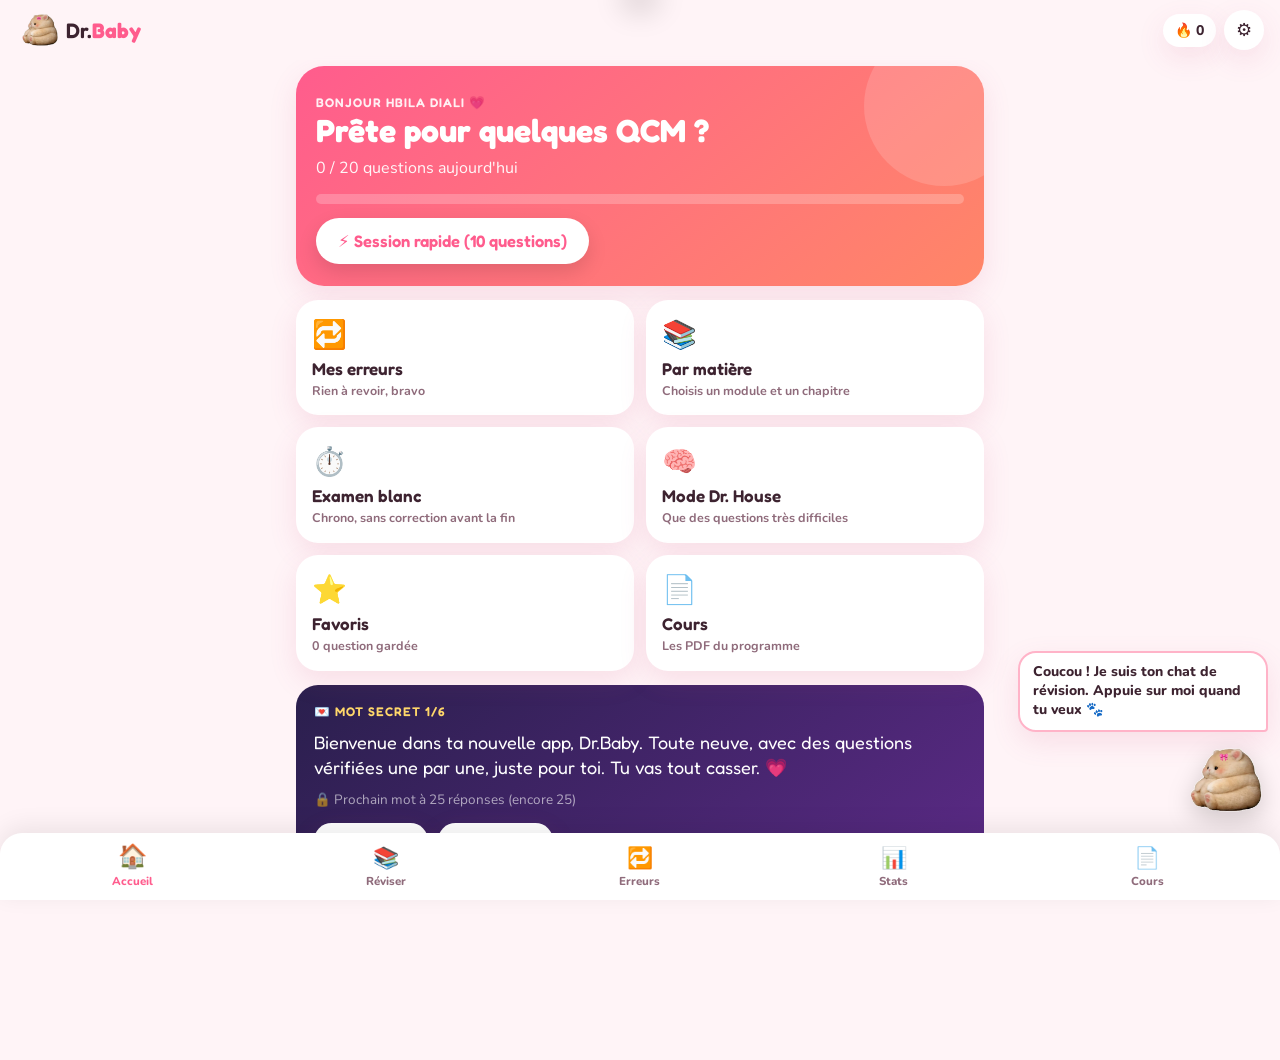
==== commit 805aa257: "Rebuild Dr.Baby revision app with a verified question bank - New data/qcm.json: 477 single-best-answ" ====
--- a/index.html
+++ b/index.html
@@ -1,55 +1,51 @@
 <!doctype html>
-<html lang="fr">
-  <head>
-    <meta charset="utf-8" />
-    <meta name="viewport" content="width=device-width, initial-scale=1, viewport-fit=cover" />
-    <meta name="theme-color" content="#111c1a" />
-    <meta name="mobile-web-app-capable" content="yes" />
-    <meta name="apple-mobile-web-app-capable" content="yes" />
-    <meta name="apple-mobile-web-app-status-bar-style" content="black-translucent" />
-    <meta name="apple-mobile-web-app-title" content="Dr.Baby" />
-    <meta name="description" content="Révision médicale privée, locale et douce." />
-    <title>Dr.Baby</title>
-    <link rel="manifest" href="./manifest.webmanifest" />
-    <link rel="icon" href="./assets/brand/hamster.png" type="image/png" />
-    <link rel="apple-touch-icon" href="./assets/brand/hamster.png" />
-    <link rel="stylesheet" href="./styles.css" />
-  </head>
-  <body>
-    <div class="boot" id="boot" aria-hidden="true">
-      <div class="boot-mark"><img src="./assets/brand/hamster.png" alt="" /></div>
-      <p>préparation du cabinet Dr.Baby</p>
-    </div>
+<html lang="fr" data-theme="rose">
+<head>
+<meta charset="utf-8">
+<meta name="viewport" content="width=device-width, initial-scale=1, viewport-fit=cover">
+<meta name="theme-color" content="#ff6f9a">
+<meta name="apple-mobile-web-app-capable" content="yes">
+<meta name="mobile-web-app-capable" content="yes">
+<meta name="apple-mobile-web-app-status-bar-style" content="default">
+<meta name="apple-mobile-web-app-title" content="Dr.Baby">
+<meta name="description" content="Révision internat/résidanat : QCM vérifiés, cours et suivi, avec un chat qui te soutient.">
+<meta name="robots" content="noindex">
+<title>Dr.Baby</title>
+<link rel="manifest" href="./manifest.webmanifest">
+<link rel="icon" href="./assets/brand/hamster.png" type="image/png">
+<link rel="apple-touch-icon" href="./assets/brand/hamster.png">
+<link rel="preconnect" href="https://fonts.googleapis.com"><link rel="preconnect" href="https://fonts.gstatic.com" crossorigin>
+<link href="https://fonts.googleapis.com/css2?family=Fredoka:wght@500;600;700&family=Nunito:wght@400;600;700;800&display=swap" rel="stylesheet">
+<link rel="stylesheet" href="./styles.css">
+<script>try{var t=JSON.parse(localStorage.getItem("doctora_v2")||"{}").settings;t=t&&t.theme||"rose";if(t==="auto")t=matchMedia("(prefers-color-scheme: dark)").matches?"nuit":"rose";document.documentElement.dataset.theme=t}catch(e){}</script>
+</head>
+<body>
+<header class="top">
+  <button class="brand" data-go="home" aria-label="Accueil"><img src="./assets/brand/hamster.png" alt=""><span>Dr.<b>Baby</b></span></button>
+  <div class="top-right">
+    <span class="streak" id="streak" title="Jours de révision d'affilée">🔥 0</span>
+    <button class="icon-btn" data-go="settings" aria-label="Réglages">⚙️</button>
+  </div>
+</header>
 
-    <div class="app" id="app">
-      <div class="ambient" aria-hidden="true">
-        <span class="line line-a"></span>
-        <span class="line line-b"></span>
-        <span class="glow glow-a"></span>
-        <span class="glow glow-b"></span>
-      </div>
+<main id="screen" tabindex="-1" aria-live="polite"></main>
 
-      <aside class="rail" aria-label="Navigation">
-        <button class="rail-logo" data-route="home" aria-label="Accueil"><img src="./assets/brand/hamster.png" alt="" /></button>
-        <button class="rail-item active" data-route="home"><span>⌂</span><em>Accueil</em></button>
-        <button class="rail-item" data-route="study"><span>✦</span><em>Réviser</em></button>
-        <button class="rail-item" data-route="courses"><span>▤</span><em>Cours</em></button>
-        <button class="rail-item" data-route="errors"><span>↻</span><em>Erreurs</em></button>
-        <button class="rail-item" data-route="progress"><span>◌</span><em>Score</em></button>
-        <button class="rail-item" data-route="garden"><span>♡</span><em>Secret</em></button>
-      </aside>
+<nav class="tabs" aria-label="Navigation">
+  <button data-go="home" data-tab="home"><span>🏠</span>Accueil</button>
+  <button data-go="subjects" data-tab="subjects"><span>📚</span>Réviser</button>
+  <button data-go="review" data-tab="review"><span>🔁</span>Erreurs<i class="badge" id="dueBadge" hidden></i></button>
+  <button data-go="stats" data-tab="stats"><span>📊</span>Stats</button>
+  <button data-go="courses" data-tab="courses"><span>📄</span>Cours</button>
+</nav>
 
-      <main id="screen" class="screen" aria-live="polite"></main>
-    </div>
+<div class="cat" id="cat" aria-hidden="true">
+  <div class="bubble" id="bubble"></div>
+  <button class="cat-btn" id="catBtn" tabindex="-1" aria-label="Le chat"><img src="./assets/brand/hamster.png" alt=""></button>
+</div>
+<div id="hearts" aria-hidden="true"></div>
+<div id="toast" role="status" aria-live="polite"></div>
 
-    <div id="reaction" class="reaction hidden" role="status" aria-live="assertive">
-      <article class="reaction-card">
-        <img id="reactionImage" alt="" />
-        <p id="reactionMessage"></p>
-      </article>
-    </div>
-
-    <div id="particles" class="particles" aria-hidden="true"></div>
-    <script src="./app.js"></script>
-  </body>
+<noscript><p style="padding:24px">Active JavaScript pour utiliser Dr.Baby 🐱</p></noscript>
+<script src="./app.js"></script>
+</body>
 </html>
--- a/styles.css
+++ b/styles.css
@@ -1,1329 +1,213 @@
-:root {
-  color-scheme: light;
-  --ink: #111c1a;
-  --ink-soft: #23342f;
-  --sage: #6f9679;
-  --sage-deep: #3b6252;
-  --mint: #dfeee0;
-  --cream: #f8f2e8;
-  --paper: rgba(255, 253, 248, 0.78);
-  --paper-solid: #fffdfa;
-  --gold: #d1ad63;
-  --gold-soft: #f5dfaa;
-  --coral: #d47e73;
-  --rose: #f2c8bf;
-  --lilac: #d9d4f4;
-  --muted: #6e7a73;
-  --line: rgba(38, 59, 51, 0.12);
-  --white-line: rgba(255, 255, 255, 0.64);
-  --shadow: 0 24px 70px rgba(18, 32, 27, 0.18);
-  --soft-shadow: 0 14px 40px rgba(35, 52, 47, 0.11);
-  --radius-xl: 34px;
-  --radius-lg: 26px;
-  --radius-md: 18px;
-  --safe-top: env(safe-area-inset-top);
-  --safe-bottom: env(safe-area-inset-bottom);
-  font-family: ui-rounded, "SF Pro Rounded", "SF Pro Display", -apple-system, BlinkMacSystemFont, "Segoe UI", sans-serif;
-  font-size: 16px;
+:root{
+  --display:"Fredoka","Arial Rounded MT Bold",system-ui,sans-serif;
+  --body:"Nunito",system-ui,-apple-system,"Segoe UI",sans-serif;
+  --r:22px; --tabs:64px;
 }
-
-* {
-  box-sizing: border-box;
-  -webkit-tap-highlight-color: transparent;
-}
-
-html {
-  min-height: 100%;
-  background: var(--cream);
-}
-
-body {
-  min-height: 100%;
-  margin: 0;
-  overflow-x: hidden;
-  background:
-    radial-gradient(circle at 22% 12%, rgba(245, 223, 170, 0.52), transparent 32rem),
-    radial-gradient(circle at 86% 18%, rgba(217, 212, 244, 0.48), transparent 29rem),
-    linear-gradient(135deg, #fff8ec, #edf6e9 46%, #f8ded7);
-  color: var(--ink);
-  -webkit-font-smoothing: antialiased;
-}
-
-button,
-input,
-textarea {
-  font: inherit;
-}
-
-button {
-  cursor: pointer;
-}
-
-.boot {
-  position: fixed;
-  z-index: 100;
-  inset: 0;
-  display: grid;
-  place-items: center;
-  gap: 14px;
-  background:
-    radial-gradient(circle at center, rgba(209, 173, 99, 0.18), transparent 20rem),
-    linear-gradient(135deg, #111c1a, #274639 58%, #9b645e);
-  color: #fffdfa;
-  transition: opacity 520ms ease, visibility 520ms ease;
-}
-
-.boot.done {
-  opacity: 0;
-  visibility: hidden;
-}
-
-.boot-mark {
-  display: grid;
-  place-items: center;
-  width: 106px;
-  height: 106px;
-  border: 1px solid rgba(255,255,255,0.32);
-  border-radius: 34px;
-  background: rgba(255,255,255,0.11);
-  box-shadow: 0 30px 80px rgba(0,0,0,0.24);
-  padding: 8px;
-  animation: bootPulse 1500ms ease-in-out infinite alternate;
-}
-
-.boot-mark img {
-  width: 100%;
-  height: 100%;
-  object-fit: contain;
-  filter: drop-shadow(0 12px 18px rgba(0,0,0,0.18));
-}
-
-.boot p {
-  margin: 0;
-  color: rgba(255,255,255,0.74);
-  font-size: 14px;
-  font-weight: 750;
-}
-
-.app {
-  position: relative;
-  min-height: 100dvh;
-  overflow: hidden;
-}
-
-.ambient {
-  position: fixed;
-  inset: 0;
-  pointer-events: none;
-  overflow: hidden;
-}
-
-.line {
-  position: absolute;
-  inset: -30vh auto auto -20vw;
-  width: 150vw;
-  height: 1px;
-  background: linear-gradient(90deg, transparent, rgba(255,255,255,0.64), transparent);
-  transform: rotate(-18deg);
-  opacity: 0.55;
-}
-
-.line-a {
-  top: 14vh;
-  animation: lineFloat 18s ease-in-out infinite alternate;
-}
-
-.line-b {
-  top: 64vh;
-  transform: rotate(16deg);
-  animation: lineFloat 22s ease-in-out infinite alternate-reverse;
-}
-
-.glow {
-  position: absolute;
-  width: 34rem;
-  height: 34rem;
-  border-radius: 50%;
-  filter: blur(34px);
-  opacity: 0.42;
-  transform: translate3d(0,0,0);
-}
-
-.glow-a {
-  right: -12rem;
-  top: -10rem;
-  background: rgba(212, 126, 115, 0.46);
-  animation: glowA 14s ease-in-out infinite alternate;
-}
-
-.glow-b {
-  left: -14rem;
-  bottom: -12rem;
-  background: rgba(111, 150, 121, 0.48);
-  animation: glowB 16s ease-in-out infinite alternate;
-}
-
-.rail {
-  position: fixed;
-  z-index: 20;
-  left: max(18px, env(safe-area-inset-left));
-  top: calc(20px + var(--safe-top));
-  bottom: calc(20px + var(--safe-bottom));
-  display: none;
-  width: 104px;
-  padding: 12px;
-  border: 1px solid rgba(255,255,255,0.44);
-  border-radius: 36px;
-  background: rgba(17, 28, 26, 0.78);
-  box-shadow: var(--shadow);
-  backdrop-filter: blur(28px) saturate(1.3);
-}
-
-.rail-logo,
-.rail-item {
-  width: 100%;
-  border: 0;
-}
-
-.rail-logo {
-  height: 72px;
-  margin-bottom: 12px;
-  border-radius: 26px;
-  color: var(--ink);
-  background: linear-gradient(145deg, #fff8dd, var(--gold));
-  padding: 6px;
-  box-shadow: inset 0 1px 0 rgba(255,255,255,0.6), 0 12px 28px rgba(0,0,0,0.18);
-}
-
-.rail-logo img {
-  width: 100%;
-  height: 100%;
-  object-fit: contain;
-  filter: drop-shadow(0 8px 10px rgba(0,0,0,0.18));
-}
-
-.rail-item {
-  display: grid;
-  place-items: center;
-  gap: 4px;
-  min-height: 72px;
-  margin-top: 6px;
-  border-radius: 26px;
-  color: rgba(255,255,255,0.66);
-  background: transparent;
-  transition: transform 180ms ease, color 180ms ease, background 180ms ease;
-}
-
-.rail-item span {
-  font-size: 24px;
-}
-
-.rail-item em {
-  font-style: normal;
-  font-size: 11px;
-  font-weight: 820;
-}
-
-.rail-item.active {
-  color: var(--ink);
-  background: rgba(255,253,248,0.92);
-}
-
-.rail-item:active,
-.rail-logo:active,
-.primary:active,
-.secondary:active,
-.ghost:active,
-.choice:active {
-  transform: scale(0.975);
-}
-
-.screen {
-  position: relative;
-  z-index: 5;
-  width: min(100%, 920px);
-  min-height: 100dvh;
-  margin: 0 auto;
-  padding: calc(24px + var(--safe-top)) 18px calc(116px + var(--safe-bottom));
-}
-
-.view {
-  animation: viewIn 520ms cubic-bezier(.2,.9,.2,1);
-}
-
-.hero {
-  position: relative;
-  overflow: hidden;
-  min-height: 372px;
-  padding: 28px;
-  border: 1px solid rgba(255,255,255,0.24);
-  border-radius: 38px;
-  color: #fffdf6;
-  background:
-    linear-gradient(135deg, rgba(17,28,26,0.98), rgba(56,92,74,0.96) 58%, rgba(174,102,93,0.92)),
-    linear-gradient(90deg, transparent, rgba(255,255,255,0.08));
-  box-shadow: 0 30px 90px rgba(22, 35, 30, 0.28);
-  isolation: isolate;
-}
-
-.hero::before {
-  content: "";
-  position: absolute;
-  inset: -40% -20%;
-  z-index: -1;
-  background:
-    conic-gradient(from 140deg, transparent, rgba(255,255,255,0.18), transparent 38%),
-    repeating-linear-gradient(116deg, transparent 0 22px, rgba(255,255,255,0.045) 22px 23px);
-  animation: silk 12s ease-in-out infinite alternate;
-}
-
-.hero-top {
-  display: flex;
-  align-items: flex-start;
-  justify-content: space-between;
-  gap: 16px;
-}
-
-.eyebrow,
-.pill {
-  display: inline-flex;
-  align-items: center;
-  gap: 8px;
-  min-height: 34px;
-  padding: 7px 12px;
-  border: 1px solid rgba(255,255,255,0.18);
-  border-radius: 999px;
-  background: rgba(255,255,255,0.12);
-  color: rgba(255,255,255,0.84);
-  font-size: 13px;
-  font-weight: 840;
-  letter-spacing: 0;
-  white-space: nowrap;
-}
-
-.brand-chip img {
-  width: 28px;
-  height: 28px;
-  object-fit: contain;
-  margin-left: -4px;
-  filter: drop-shadow(0 6px 8px rgba(0,0,0,0.16));
-}
-
-.hamster-title {
-  display: inline-flex;
-  align-items: center;
-  gap: 16px;
-}
-
-.hamster-title img {
-  width: clamp(64px, 11vw, 104px);
-  height: clamp(64px, 11vw, 104px);
-  object-fit: contain;
-  filter: drop-shadow(0 18px 22px rgba(0,0,0,0.22));
-}
-
-.hero h1 {
-  max-width: 10ch;
-  margin: 38px 0 10px;
-  font-size: clamp(52px, 10vw, 96px);
-  line-height: 0.89;
-  letter-spacing: 0;
-}
-
-.hero p {
-  max-width: 36rem;
-  margin: 0;
-  color: rgba(255,255,255,0.75);
-  font-size: clamp(16px, 2vw, 19px);
-  line-height: 1.48;
-}
-
-.compact-hero {
-  min-height: 292px;
-}
-
-.compact-hero h1 {
-  max-width: 14ch;
-  font-size: clamp(44px, 7vw, 72px);
-}
-
-.hero-actions,
-.action-grid {
-  display: grid;
-  grid-template-columns: 1fr;
-  gap: 12px;
-  margin-top: 24px;
-}
-
-.avatar-orbit {
-  position: absolute;
-  right: 26px;
-  bottom: 28px;
-  display: grid;
-  place-items: center;
-  width: 150px;
-  height: 150px;
-  border-radius: 50%;
-  background: rgba(255,255,255,0.1);
-  border: 1px solid rgba(255,255,255,0.16);
-}
-
-.avatar-orbit::before,
-.avatar-orbit::after {
-  content: "";
-  position: absolute;
-  inset: 12px;
-  border: 1px solid rgba(255,255,255,0.24);
-  border-radius: 50%;
-  animation: orbit 8s linear infinite;
-}
-
-.avatar-orbit::after {
-  inset: 28px;
-  animation-duration: 11s;
-  animation-direction: reverse;
-}
-
-.mascot-large {
-  width: 126%;
-  height: 126%;
-  object-fit: contain;
-  filter: drop-shadow(0 24px 26px rgba(0,0,0,0.26));
-  animation: hamsterFloat 2600ms ease-in-out infinite alternate;
-}
-
-.grid {
-  display: grid;
-  gap: 14px;
-}
-
-.chapter-grid {
-  grid-template-columns: repeat(auto-fit, minmax(190px, 1fr));
-}
-
-.difficulty-grid {
-  grid-template-columns: repeat(auto-fit, minmax(145px, 1fr));
-}
-
-.difficulty-card {
-  display: grid;
-  gap: 8px;
-  min-height: 104px;
-  align-content: center;
-  transition: transform 180ms ease, border-color 180ms ease, background 180ms ease;
-}
-
-.difficulty-card strong {
-  color: var(--ink);
-  font-size: 20px;
-}
-
-.active-difficulty {
-  border-color: rgba(209, 173, 99, 0.54);
-  background:
-    linear-gradient(135deg, rgba(255,248,226,0.92), rgba(223,238,224,0.72)),
-    var(--paper);
-  transform: translateY(-2px);
-}
-
-.stats-grid {
-  display: grid;
-  grid-template-columns: repeat(2, minmax(0, 1fr));
-  gap: 14px;
-  margin-top: 16px;
-}
-
-.card,
-.stat,
-.question-card,
-.source-card,
-.save-card {
-  border: 1px solid var(--white-line);
-  border-radius: var(--radius-lg);
-  background: var(--paper);
-  box-shadow: var(--soft-shadow);
-  backdrop-filter: blur(24px) saturate(1.16);
-}
-
-.card,
-.question-card,
-.source-card,
-.save-card {
-  padding: 20px;
-}
-
-.stat {
-  min-height: 128px;
-  padding: 18px;
-}
-
-.stat small,
-.section-head span,
-.muted {
-  color: var(--muted);
-}
-
-.stat small {
-  display: block;
-  font-size: 13px;
-  font-weight: 850;
-}
-
-.stat strong {
-  display: block;
-  margin-top: 8px;
-  color: var(--ink);
-  font-size: clamp(34px, 6vw, 48px);
-  line-height: 1;
-  letter-spacing: 0;
-}
-
-.stat p {
-  margin: 8px 0 0;
-  color: var(--muted);
-  font-size: 13px;
-  font-weight: 700;
-  line-height: 1.32;
-}
-
-.section-head {
-  display: flex;
-  align-items: flex-end;
-  justify-content: space-between;
-  gap: 12px;
-  margin: 28px 4px 12px;
-}
-
-.section-head h2 {
-  margin: 0;
-  color: var(--ink);
-  font-size: 26px;
-  line-height: 1;
-  letter-spacing: 0;
-}
-
-.primary,
-.secondary,
-.ghost,
-.choice {
-  min-height: 60px;
-  border: 0;
-  border-radius: 21px;
-  font-weight: 900;
-  letter-spacing: 0;
-  transition: transform 170ms ease, box-shadow 170ms ease, background 170ms ease, opacity 170ms ease;
-}
-
-.primary,
-.secondary,
-.ghost {
-  display: inline-flex;
-  align-items: center;
-  justify-content: center;
-  gap: 10px;
-  width: 100%;
-  padding: 14px 18px;
-}
-
-.link-button {
-  text-decoration: none;
-}
-
-.primary {
-  color: #fffdfa;
-  background: linear-gradient(135deg, var(--ink), var(--sage-deep) 58%, var(--coral));
-  box-shadow: 0 18px 38px rgba(41, 68, 56, 0.26);
-}
-
-.secondary {
-  color: var(--sage-deep);
-  background: rgba(255,255,255,0.72);
-  border: 1px solid rgba(59, 98, 82, 0.13);
-}
-
-.ghost {
-  color: var(--ink-soft);
-  background: rgba(255,255,255,0.42);
-  border: 1px solid rgba(255,255,255,0.72);
-}
-
-.segmented {
-  display: flex;
-  gap: 8px;
-  padding: 6px;
-  border: 1px solid var(--white-line);
-  border-radius: 999px;
-  background: rgba(255,255,255,0.34);
-  overflow-x: auto;
-}
-
-.segment {
-  flex: 0 0 auto;
-  min-height: 42px;
-  padding: 9px 14px;
-  border: 0;
-  border-radius: 999px;
-  color: var(--muted);
-  background: transparent;
-  font-weight: 850;
-}
-
-.segment.active {
-  color: #fffdfa;
-  background: var(--ink);
-}
-
-.question-card {
-  position: relative;
-  margin-top: 16px;
-  overflow: hidden;
-}
-
-.question-meta {
-  display: flex;
-  flex-wrap: wrap;
-  gap: 8px;
-  margin-bottom: 18px;
-}
-
-.tag {
-  display: inline-flex;
-  align-items: center;
-  min-height: 31px;
-  padding: 7px 11px;
-  border-radius: 999px;
-  color: var(--sage-deep);
-  background: rgba(223, 238, 224, 0.76);
-  border: 1px solid rgba(59, 98, 82, 0.1);
-  font-size: 13px;
-  font-weight: 850;
-}
-
-.question-title {
-  margin: 0;
-  color: var(--ink);
-  font-size: clamp(34px, 6.2vw, 62px);
-  line-height: 0.96;
-  letter-spacing: 0;
-}
-
-.preview-title,
-.qcm-title {
-  font-size: clamp(25px, 3.8vw, 42px);
-  line-height: 1.08;
-}
-
-.question-sub {
-  max-width: 40rem;
-  margin: 16px 0 0;
-  color: var(--muted);
-  line-height: 1.5;
-}
-
-.answer-pad {
-  display: grid;
-  grid-template-columns: 1fr;
-  gap: 12px;
-  margin-top: 22px;
-}
-
-.choice {
-  position: relative;
-  padding: 18px;
-  color: var(--ink);
-  text-align: left;
-  background: rgba(255,255,255,0.62);
-  border: 1px solid rgba(59, 98, 82, 0.12);
-}
-
-.choice:disabled {
-  cursor: default;
-  opacity: 1;
-}
-
-.choice b {
-  display: block;
-  font-size: 17px;
-}
-
-.choice span {
-  display: block;
-  margin-top: 4px;
-  color: var(--muted);
-  font-size: 13px;
-  line-height: 1.3;
-}
-
-.choice.mastered {
-  background: linear-gradient(135deg, rgba(223,238,224,0.92), rgba(255,253,248,0.72));
-}
-
-.choice.review {
-  background: linear-gradient(135deg, rgba(248,222,215,0.9), rgba(255,253,248,0.72));
-}
-
-.qcm-pad {
-  align-items: stretch;
-}
-
-.qcm-option {
-  display: grid;
-  grid-template-columns: 44px 1fr;
-  gap: 14px;
-  align-items: start;
-  min-height: 104px;
-  overflow: hidden;
-}
-
-.qcm-option b {
-  display: grid;
-  place-items: center;
-  width: 42px;
-  height: 42px;
-  border-radius: 16px;
-  color: #fffdfa;
-  background: linear-gradient(135deg, var(--sage-deep), var(--coral));
-  box-shadow: 0 10px 24px rgba(41, 68, 56, 0.16);
-}
-
-.qcm-option span {
-  margin-top: 0;
-  color: var(--ink-soft);
-  font-size: 15px;
-  line-height: 1.36;
-}
-
-.qcm-option.correct {
-  border-color: rgba(111, 150, 121, 0.48);
-  background: linear-gradient(135deg, rgba(223,238,224,0.98), rgba(255,253,248,0.82));
-  box-shadow: 0 18px 38px rgba(59, 98, 82, 0.17);
-}
-
-.qcm-option.correct b {
-  background: linear-gradient(135deg, #3b6252, #83aa89);
-}
-
-.qcm-option.wrong {
-  border-color: rgba(212, 126, 115, 0.5);
-  background: linear-gradient(135deg, rgba(248,222,215,0.98), rgba(255,253,248,0.82));
-}
-
-.qcm-option.wrong b {
-  background: linear-gradient(135deg, #9c574f, var(--coral));
-}
-
-.qcm-option.dimmed {
-  opacity: 0.54;
-}
-
-.source-card {
-  margin-top: 14px;
-  border-color: rgba(209, 173, 99, 0.34);
-  background: rgba(255, 248, 226, 0.76);
-  animation: sourceIn 420ms ease both;
-}
-
-.source-good {
-  border-color: rgba(111, 150, 121, 0.42);
-  background: rgba(239, 248, 235, 0.82);
-}
-
-.source-wrong {
-  border-color: rgba(212, 126, 115, 0.34);
-  background: rgba(255, 241, 236, 0.84);
-}
-
-.correction-head {
-  display: flex;
-  flex-wrap: wrap;
-  align-items: center;
-  gap: 10px;
-  margin-bottom: 12px;
-}
-
-.correction-head h3 {
-  margin: 0;
-}
-
-.answer-review {
-  display: grid;
-  gap: 10px;
-  margin: 14px 0;
-}
-
-.answer-review div {
-  padding: 14px;
-  border: 1px solid rgba(255,255,255,0.72);
-  border-radius: 18px;
-  background: rgba(255,255,255,0.52);
-}
-
-.answer-review small {
-  display: block;
-  color: var(--sage-deep);
-  font-size: 12px;
-  font-weight: 900;
-}
-
-.answer-review p {
-  margin: 6px 0 0;
-  color: var(--ink-soft);
-}
-
-.study-companion {
-  margin-top: 14px;
-  background:
-    linear-gradient(135deg, rgba(255,253,248,0.78), rgba(223,238,224,0.5)),
-    rgba(255,255,255,0.5);
-}
-
-.course-hero {
-  min-height: 320px;
-}
-
-.course-layout {
-  display: grid;
-  gap: 16px;
-  margin-top: 16px;
-}
-
-.course-list {
-  display: grid;
-  gap: 18px;
-  align-content: start;
-}
-
-.course-list-head,
-.course-reader-head {
-  display: flex;
-  align-items: center;
-  justify-content: space-between;
-  gap: 16px;
-}
-
-.course-list-head img {
-  width: 68px;
-  height: 68px;
-  object-fit: contain;
-  filter: drop-shadow(0 12px 16px rgba(35,52,47,0.18));
-}
-
-.course-group {
-  display: grid;
-  gap: 8px;
-}
-
-.course-group h3 {
-  margin: 0 4px 2px;
-  color: var(--sage-deep);
-  font-size: 15px;
-}
-
-.course-row {
-  display: grid;
-  gap: 5px;
-  width: 100%;
-  min-height: 84px;
-  padding: 14px;
-  border: 1px solid rgba(59, 98, 82, 0.1);
-  border-radius: 20px;
-  color: var(--ink);
-  text-align: left;
-  background: rgba(255,255,255,0.48);
-  transition: transform 170ms ease, background 170ms ease, border-color 170ms ease;
-}
-
-.course-row.active {
-  border-color: rgba(209, 173, 99, 0.45);
-  background:
-    linear-gradient(135deg, rgba(255,248,226,0.9), rgba(223,238,224,0.72)),
-    rgba(255,255,255,0.5);
-}
-
-.course-row strong {
-  font-size: 16px;
-}
-
-.course-row span {
-  color: var(--muted);
-  font-size: 13px;
-  line-height: 1.32;
-}
-
-.course-reader {
-  display: grid;
-  gap: 14px;
-  min-width: 0;
-}
-
-.course-reader-head {
-  padding: 20px;
-  border: 1px solid var(--white-line);
-  border-radius: var(--radius-lg);
-  background:
-    linear-gradient(135deg, rgba(255,253,248,0.84), rgba(223,238,224,0.58)),
-    var(--paper);
-  box-shadow: var(--soft-shadow);
-  backdrop-filter: blur(24px) saturate(1.16);
-}
-
-.course-reader-head h2 {
-  margin: 10px 0 6px;
-  color: var(--ink);
-  font-size: clamp(28px, 4vw, 42px);
-  line-height: 1.02;
-}
-
-.course-reader-head p {
-  margin: 0;
-  color: var(--muted);
-  line-height: 1.42;
-}
-
-.course-reader-head img {
-  flex: 0 0 auto;
-  width: 112px;
-  height: 112px;
-  object-fit: contain;
-  filter: drop-shadow(0 18px 24px rgba(35,52,47,0.18));
-}
-
-.course-frame-wrap {
-  height: min(72vh, 760px);
-  min-height: 520px;
-  overflow: hidden;
-  border: 1px solid rgba(255,255,255,0.74);
-  border-radius: var(--radius-lg);
-  background:
-    linear-gradient(135deg, rgba(255,253,248,0.75), rgba(223,238,224,0.42)),
-    rgba(255,255,255,0.44);
-  box-shadow: var(--soft-shadow);
-}
-
-.course-frame {
-  width: 100%;
-  height: 100%;
-  border: 0;
-  background: rgba(255,255,255,0.8);
-}
-
-.micro-grid {
-  display: grid;
-  grid-template-columns: repeat(3, minmax(0, 1fr));
-  gap: 10px;
-}
-
-.micro {
-  display: grid;
-  gap: 8px;
-  min-height: 92px;
-  padding: 13px;
-  border: 1px solid rgba(255,255,255,0.62);
-  border-radius: 20px;
-  background: rgba(255,255,255,0.48);
-}
-
-.micro b {
-  display: grid;
-  place-items: center;
-  width: 34px;
-  height: 34px;
-  border-radius: 13px;
-  color: #fffdfa;
-  background: linear-gradient(135deg, var(--sage-deep), var(--coral));
-}
-
-.micro span {
-  color: var(--ink);
-  font-size: 13px;
-  font-weight: 850;
-  line-height: 1.2;
-}
-
-.source-card h3 {
-  margin: 0 0 8px;
-  color: var(--ink);
-  font-size: 21px;
-}
-
-.source-card p {
-  margin: 7px 0;
-  color: var(--muted);
-  line-height: 1.44;
-}
-
-.source-card strong {
-  color: var(--sage-deep);
-}
-
-.secret-card h3 {
-  margin: 14px 0 8px;
-}
-
-.mascot-card {
-  display: grid;
-  grid-template-columns: 150px 1fr;
-  align-items: center;
-  gap: 18px;
-  overflow: hidden;
-}
-
-.mascot-card img {
-  width: 150px;
-  height: 150px;
-  object-fit: contain;
-  filter: drop-shadow(0 18px 24px rgba(35,52,47,0.18));
-}
-
-.mascot-card h3 {
-  margin: 0 0 8px;
-  font-size: 24px;
-}
-
-.progress-rail {
-  position: relative;
-  height: 13px;
-  margin-top: 14px;
-  overflow: hidden;
-  border-radius: 999px;
-  background: rgba(35, 52, 47, 0.1);
-}
-
-.progress-fill {
-  width: 0%;
-  height: 100%;
-  border-radius: inherit;
-  background: linear-gradient(90deg, var(--sage), var(--gold), var(--coral));
-  transition: width 700ms cubic-bezier(.2,.9,.2,1);
-}
-
-.timeline {
-  display: grid;
-  gap: 12px;
-}
-
-.timeline-item {
-  display: grid;
-  grid-template-columns: 46px 1fr;
-  gap: 12px;
-  align-items: start;
-  padding: 14px;
-  border-radius: 22px;
-  background: rgba(255,255,255,0.44);
-  border: 1px solid rgba(255,255,255,0.54);
-}
-
-.timeline-item i {
-  display: grid;
-  place-items: center;
-  width: 46px;
-  height: 46px;
-  border-radius: 16px;
-  color: #fffdfa;
-  background: linear-gradient(135deg, var(--sage-deep), var(--coral));
-  font-style: normal;
-}
-
-.timeline-item h3 {
-  margin: 0;
-  font-size: 17px;
-}
-
-.timeline-item p {
-  margin: 4px 0 0;
-  color: var(--muted);
-  line-height: 1.4;
-}
-
-.save-code {
-  width: 100%;
-  min-height: 96px;
-  padding: 14px;
-  resize: vertical;
-  border: 1px solid rgba(59, 98, 82, 0.16);
-  border-radius: 18px;
-  color: var(--ink);
-  background: rgba(255,255,255,0.72);
-  line-height: 1.35;
-}
-
-.bottom-nav {
-  position: fixed;
-  z-index: 24;
-  left: 12px;
-  right: 12px;
-  bottom: max(12px, var(--safe-bottom));
-  display: grid;
-  grid-template-columns: repeat(6, 1fr);
-  gap: 6px;
-  padding: 8px;
-  border: 1px solid rgba(255,255,255,0.34);
-  border-radius: 30px;
-  background: rgba(17,28,26,0.82);
-  box-shadow: 0 22px 50px rgba(18,32,27,0.28);
-  backdrop-filter: blur(28px) saturate(1.25);
-}
-
-.bottom-nav button {
-  display: grid;
-  place-items: center;
-  gap: 3px;
-  min-height: 58px;
-  border: 0;
-  border-radius: 23px;
-  color: rgba(255,255,255,0.66);
-  background: transparent;
-  font-size: 11px;
-  font-weight: 820;
-}
-
-.bottom-nav button span {
-  font-size: 20px;
-}
-
-.bottom-nav button.active {
-  color: var(--ink);
-  background: rgba(255,253,248,0.92);
-}
-
-.reaction {
-  position: fixed;
-  z-index: 50;
-  inset: 0;
-  display: grid;
-  place-items: center;
-  padding: 22px;
-  pointer-events: none;
-}
-
-.reaction.hidden {
-  display: none;
-}
-
-.reaction-card {
-  width: min(420px, 86vw);
-  padding: 18px;
-  border: 1px solid rgba(255,255,255,0.58);
-  border-radius: 36px;
-  background:
-    linear-gradient(145deg, rgba(17,28,26,0.96), rgba(59,98,82,0.93) 56%, rgba(212,126,115,0.92));
-  box-shadow: 0 30px 88px rgba(10, 19, 17, 0.38);
-  animation: hamsterPop 2350ms cubic-bezier(.2,.9,.2,1) forwards;
-}
-
-.reaction-card img {
-  display: block;
-  width: 100%;
-  height: min(280px, 48vh);
-  object-fit: contain;
-  border-radius: 24px;
-  background: rgba(255,255,255,0.08);
-}
-
-.reaction-card p {
-  margin: 14px 4px 3px;
-  color: #fffdfa;
-  text-align: center;
-  font-size: clamp(20px, 3vw, 27px);
-  font-weight: 950;
-  line-height: 1.15;
-}
-
-.particles {
-  position: fixed;
-  z-index: 45;
-  inset: 0;
-  pointer-events: none;
-  overflow: hidden;
-}
-
-.particle {
-  position: absolute;
-  width: 10px;
-  height: 10px;
-  border-radius: 50%;
-  background: var(--gold);
-  animation: particle 900ms ease-out forwards;
-}
-
-.empty-state {
-  display: grid;
-  place-items: center;
-  min-height: 260px;
-  text-align: center;
-}
-
-.empty-state h2 {
-  margin: 0;
-  font-size: 28px;
-}
-
-.empty-state p {
-  max-width: 30rem;
-  color: var(--muted);
-  line-height: 1.45;
-}
-
-.fade-in {
-  animation: fadeIn 360ms ease both;
-}
-
-@media (min-width: 760px) {
-  .screen {
-    padding-inline: 28px;
-  }
-
-  .hero-actions,
-  .action-grid,
-  .answer-pad {
-    grid-template-columns: repeat(2, minmax(0, 1fr));
-  }
-
-  .stats-grid {
-    grid-template-columns: repeat(4, minmax(0, 1fr));
-  }
-
-  .answer-review {
-    grid-template-columns: repeat(2, minmax(0, 1fr));
-  }
-}
-
-@media (min-width: 980px) and (orientation: landscape) {
-  .rail {
-    display: grid;
-    align-content: start;
-  }
-
-  .screen {
-    width: min(calc(100% - 168px), 1060px);
-    margin-left: 148px;
-    margin-right: auto;
-    padding-bottom: 34px;
-  }
-
-  .bottom-nav {
-    display: none;
-  }
-
-  .course-layout {
-    grid-template-columns: minmax(270px, 330px) minmax(0, 1fr);
-    align-items: start;
-  }
-}
-
-@media (max-width: 520px) {
-  .hero {
-    min-height: 344px;
-    padding: 24px;
-  }
-
-  .avatar-orbit {
-    width: 112px;
-    height: 112px;
-    right: 20px;
-    bottom: 20px;
-  }
-
-  .hamster-title {
-    gap: 10px;
-  }
-
-  .mascot-card {
-    grid-template-columns: 1fr;
-    text-align: center;
-  }
-
-  .mascot-card img {
-    justify-self: center;
-  }
-
-  .course-reader-head {
-    align-items: flex-start;
-  }
-
-  .course-reader-head img {
-    width: 82px;
-    height: 82px;
-  }
-
-  .course-frame-wrap {
-    min-height: 430px;
-  }
-
-  .question-title {
-    font-size: 34px;
-  }
-}
-
-@media (prefers-reduced-motion: reduce) {
-  *,
-  *::before,
-  *::after {
-    animation-duration: 1ms !important;
-    animation-iteration-count: 1 !important;
-    scroll-behavior: auto !important;
-    transition-duration: 1ms !important;
-  }
-}
-
-@keyframes bootPulse {
-  from { transform: translateY(0) scale(1); }
-  to { transform: translateY(-7px) scale(1.035); }
-}
-
-@keyframes viewIn {
-  from { opacity: 0; transform: translateY(18px) scale(0.992); }
-  to { opacity: 1; transform: translateY(0) scale(1); }
-}
-
-@keyframes silk {
-  from { transform: translate3d(-3%, -2%, 0) rotate(0deg); }
-  to { transform: translate3d(2%, 4%, 0) rotate(4deg); }
-}
-
-@keyframes lineFloat {
-  from { translate: -4vw -1vh; }
-  to { translate: 8vw 3vh; }
-}
-
-@keyframes glowA {
-  from { transform: translate3d(0,0,0) scale(1); }
-  to { transform: translate3d(-8vw, 7vh, 0) scale(1.12); }
-}
-
-@keyframes glowB {
-  from { transform: translate3d(0,0,0) scale(1); }
-  to { transform: translate3d(7vw, -4vh, 0) scale(1.1); }
-}
-
-@keyframes orbit {
-  from { transform: rotate(0deg) scale(1); }
-  to { transform: rotate(360deg) scale(1.03); }
-}
-
-@keyframes hamsterFloat {
-  from { transform: translateY(0) rotate(-1deg); }
-  to { transform: translateY(-9px) rotate(1deg); }
-}
-
-@keyframes sourceIn {
-  from { opacity: 0; transform: translateY(14px); }
-  to { opacity: 1; transform: translateY(0); }
-}
-
-@keyframes hamsterPop {
-  0% { opacity: 0; transform: translateY(28px) scale(0.82) rotate(-2deg); }
-  15% { opacity: 1; transform: translateY(0) scale(1.03) rotate(1deg); }
-  72% { opacity: 1; transform: translateY(0) scale(1) rotate(0); }
-  100% { opacity: 0; transform: translateY(-18px) scale(0.94); }
-}
-
-@keyframes particle {
-  from { opacity: 1; transform: translate3d(0,0,0) scale(1); }
-  to { opacity: 0; transform: translate3d(var(--x), var(--y), 0) scale(0.15); }
-}
-
-@keyframes fadeIn {
-  from { opacity: 0; }
-  to { opacity: 1; }
-}
+[data-theme="rose"]{--bg:#fff4f7;--bg2:#ffe3ec;--card:#ffffff;--ink:#3d2330;--muted:#8f6b7b;--accent:#ff5c8d;--accent2:#ffb3c8;--soft:#fff0f5;--line:#f6d5e0;--good:#21a971;--good-bg:#e5f8ee;--bad:#e5484d;--bad-bg:#ffe8e8;--gold:#ffb938;--shadow:0 10px 28px rgba(200,80,120,.13);--meta:#ff6f9a}
+[data-theme="menthe"]{--bg:#f0fbf7;--bg2:#d7f3e8;--card:#ffffff;--ink:#17352c;--muted:#5f8075;--accent:#14a37f;--accent2:#9fe3cc;--soft:#ebfaf4;--line:#cdebdf;--good:#14a37f;--good-bg:#e1f7ee;--bad:#e5484d;--bad-bg:#ffe8e8;--gold:#f2a922;--shadow:0 10px 28px rgba(20,120,90,.12);--meta:#14a37f}
+[data-theme="lavande"]{--bg:#f6f3ff;--bg2:#e6defe;--card:#ffffff;--ink:#2c2350;--muted:#776d9c;--accent:#7a5cff;--accent2:#c8bbff;--soft:#f2eeff;--line:#e0d8fb;--good:#1f9e6e;--good-bg:#e4f7ee;--bad:#e5484d;--bad-bg:#ffe8e8;--gold:#f0a52a;--shadow:0 10px 28px rgba(100,70,200,.13);--meta:#7a5cff}
+[data-theme="nuit"]{--bg:#16131f;--bg2:#221d31;--card:#231e33;--ink:#f3eefc;--muted:#a59cbd;--accent:#ff7aa6;--accent2:#6b4e7c;--soft:#2b2440;--line:#3a3252;--good:#3fd69a;--good-bg:#173a2e;--bad:#ff6b70;--bad-bg:#43202a;--gold:#ffc65c;--shadow:0 10px 28px rgba(0,0,0,.4);--meta:#16131f}
+
+*{box-sizing:border-box;-webkit-tap-highlight-color:transparent}
+html,body{margin:0;background:var(--bg);color:var(--ink);font-family:var(--body);-webkit-font-smoothing:antialiased}
+body{min-height:100svh;padding-bottom:calc(var(--tabs) + env(safe-area-inset-bottom));transition:background .3s,color .3s}
+button{font:inherit;color:inherit;border:0;background:none;cursor:pointer;touch-action:manipulation}
+a{color:var(--accent)}
+h1,h2,h3{font-family:var(--display);margin:0;line-height:1.15}
+p{margin:0;line-height:1.5}
+[hidden]{display:none!important}
+
+/* header */
+.top{position:sticky;top:0;z-index:30;display:flex;align-items:center;justify-content:space-between;gap:10px;padding:calc(10px + env(safe-area-inset-top)) max(16px,env(safe-area-inset-right)) 10px max(16px,env(safe-area-inset-left));background:color-mix(in srgb,var(--bg) 86%,transparent);backdrop-filter:blur(14px);-webkit-backdrop-filter:blur(14px)}
+.brand{display:flex;align-items:center;gap:8px;font-family:var(--display);font-size:21px;font-weight:600}
+.brand img{width:36px;height:36px;object-fit:contain}
+.brand b{color:var(--accent);font-weight:700}
+.top-right{display:flex;align-items:center;gap:8px}
+.streak{font-weight:800;font-size:14px;background:var(--card);padding:7px 12px;border-radius:999px;box-shadow:var(--shadow)}
+.icon-btn{width:40px;height:40px;border-radius:50%;background:var(--card);box-shadow:var(--shadow);font-size:18px;display:grid;place-items:center}
+
+/* layout */
+#screen{display:block;max-width:720px;margin:0 auto;padding:6px max(16px,env(safe-area-inset-left)) 120px max(16px,env(safe-area-inset-right));outline:none}
+.view{animation:in .35s cubic-bezier(.2,.9,.3,1.1)}
+@keyframes in{from{opacity:0;transform:translateY(14px)}}
+.stack>*+*{margin-top:14px}
+.card{background:var(--card);border-radius:var(--r);box-shadow:var(--shadow);padding:18px}
+.muted{color:var(--muted)}
+.small{font-size:13.5px}
+.kicker{font-family:var(--display);font-weight:600;font-size:12.5px;letter-spacing:.08em;text-transform:uppercase;color:var(--accent)}
+.h1{font-size:clamp(26px,7vw,34px)}
+.h2{font-size:21px;margin:22px 0 10px}
+.row{display:flex;align-items:center;gap:10px}
+.between{justify-content:space-between}
+.wrap{flex-wrap:wrap}
+.grid2{display:grid;grid-template-columns:1fr 1fr;gap:12px}
+@media (min-width:600px){.grid3{grid-template-columns:repeat(3,1fr)}}
+
+.btn{display:inline-flex;align-items:center;justify-content:center;gap:8px;font-family:var(--display);font-weight:600;font-size:16.5px;background:var(--accent);color:#fff;border-radius:999px;padding:13px 22px;box-shadow:0 8px 20px color-mix(in srgb,var(--accent) 35%,transparent);transition:transform .12s,opacity .2s;text-decoration:none}
+.btn:active{transform:scale(.95)}
+.btn.ghost{background:var(--card);color:var(--accent);box-shadow:var(--shadow)}
+.btn.soft{background:var(--soft);color:var(--accent);box-shadow:none}
+.btn.sm{font-size:14px;padding:9px 15px}
+.btn.block{display:flex;width:100%}
+.btn[disabled]{opacity:.45;pointer-events:none}
+
+/* hero */
+.hero{position:relative;overflow:hidden;background:linear-gradient(140deg,var(--accent),color-mix(in srgb,var(--accent) 55%,var(--gold)));color:#fff;border-radius:28px;padding:22px 20px;box-shadow:var(--shadow)}
+.hero h1{font-size:clamp(25px,7vw,32px)}
+.hero p{opacity:.95;margin-top:6px}
+.hero::after{content:"";position:absolute;right:-40px;top:-40px;width:160px;height:160px;border-radius:50%;background:rgba(255,255,255,.15)}
+.hero .btn{background:#fff;color:var(--accent);box-shadow:0 8px 20px rgba(0,0,0,.12);margin-top:14px}
+.goal{margin-top:14px;background:rgba(255,255,255,.22);border-radius:999px;height:10px;overflow:hidden}
+.goal i{display:block;height:100%;background:#fff;border-radius:999px;transition:width .6s}
+
+.tile{display:flex;flex-direction:column;align-items:flex-start;gap:4px;text-align:left;background:var(--card);border-radius:var(--r);box-shadow:var(--shadow);padding:16px;min-height:112px;transition:transform .15s;position:relative}
+.tile:active{transform:scale(.97)}
+.tile .e{font-size:28px}
+.tile b{font-family:var(--display);font-size:17px;font-weight:600}
+.tile small{color:var(--muted);font-weight:700;font-size:12.5px;line-height:1.35}
+.tile .pill{position:absolute;top:12px;right:12px}
+.pill{display:inline-block;font-size:11.5px;font-weight:800;padding:3px 9px;border-radius:999px;background:var(--soft);color:var(--accent)}
+.pill.good{background:var(--good-bg);color:var(--good)}
+.pill.bad{background:var(--bad-bg);color:var(--bad)}
+
+.note{background:var(--soft);border:2px dashed var(--accent2);border-radius:var(--r);padding:14px 16px;font-weight:700}
+
+/* subjects */
+.subj{display:flex;align-items:center;gap:14px;width:100%;text-align:left;background:var(--card);border-radius:var(--r);box-shadow:var(--shadow);padding:14px 16px}
+.subj .e{font-size:30px;width:44px;height:44px;display:grid;place-items:center;background:var(--soft);border-radius:14px;flex:none}
+.subj .t{flex:1;min-width:0}
+.subj b{font-family:var(--display);font-size:17px;font-weight:600;display:block}
+.bar{height:8px;border-radius:999px;background:var(--bg2);overflow:hidden;margin-top:7px}
+.bar i{display:block;height:100%;background:var(--accent);border-radius:999px;transition:width .6s}
+.bar.good i{background:var(--good)}
+.chips{display:flex;flex-wrap:wrap;gap:8px}
+.chip{padding:8px 13px;border-radius:999px;background:var(--card);box-shadow:var(--shadow);font-weight:800;font-size:13.5px;color:var(--muted)}
+.chip.on{background:var(--accent);color:#fff}
+.chapter{display:flex;align-items:center;gap:10px;width:100%;text-align:left;padding:12px 4px;border-bottom:1px solid var(--line)}
+.chapter:last-child{border-bottom:0}
+.chapter .t{flex:1;font-weight:700}
+.chapter .n{font-size:12.5px;color:var(--muted);font-weight:800}
+
+/* quiz */
+.qhead{display:flex;align-items:center;gap:10px;margin:4px 0 12px}
+.qhead .bar{flex:1;margin:0;height:10px}
+.qmeta{display:flex;flex-wrap:wrap;gap:6px;margin-bottom:10px}
+.lvl-easy{background:var(--good-bg);color:var(--good)}
+.lvl-medium{background:var(--soft);color:var(--accent)}
+.lvl-hard{background:#fff1dc;color:#b86e00}
+.lvl-god{background:#2a1f4d;color:#ffd76a}
+[data-theme="nuit"] .lvl-hard{background:#3d2e14;color:#ffc65c}
+.question{font-family:var(--display);font-weight:600;font-size:clamp(19px,5.2vw,23px);line-height:1.3}
+.opts{display:grid;gap:10px;margin-top:16px}
+.opt{display:flex;align-items:flex-start;gap:12px;text-align:left;width:100%;background:var(--card);border:2px solid var(--line);border-radius:18px;padding:13px 14px;font-weight:700;font-size:15.5px;line-height:1.35;transition:border-color .15s,background .15s,transform .1s}
+.opt:active{transform:scale(.985)}
+.opt .k{flex:none;width:28px;height:28px;border-radius:9px;display:grid;place-items:center;background:var(--soft);color:var(--accent);font-family:var(--display);font-size:15px}
+.opt.picked{border-color:var(--accent);background:var(--soft)}
+.opt.good{border-color:var(--good);background:var(--good-bg)}
+.opt.good .k{background:var(--good);color:#fff}
+.opt.bad{border-color:var(--bad);background:var(--bad-bg);animation:shake .4s}
+.opt.bad .k{background:var(--bad);color:#fff}
+.opt.dim{opacity:.55}
+@keyframes shake{20%,60%{transform:translateX(-6px)}40%,80%{transform:translateX(6px)}}
+.feedback{margin-top:14px;border-radius:var(--r);padding:16px;background:var(--card);box-shadow:var(--shadow);border-left:6px solid var(--good);animation:in .3s}
+.feedback.ko{border-left-color:var(--bad)}
+.feedback h3{font-size:18px;margin-bottom:6px}
+.feedback .exp{font-size:15px}
+.qactions{display:flex;gap:8px;flex-wrap:wrap;margin-top:14px;align-items:center}
+.qactions .spacer{flex:1}
+.timer{font-family:var(--display);font-weight:700;font-variant-numeric:tabular-nums;background:var(--card);padding:6px 12px;border-radius:999px;box-shadow:var(--shadow)}
+.timer.low{color:var(--bad)}
+.next-row{margin-top:16px;padding-right:88px}
+body.no-cat .next-row{padding-right:0}
+@media (min-width:760px){.next-row{padding-right:0}}
+
+/* results */
+.ring{--p:0;width:150px;height:150px;border-radius:50%;margin:6px auto 4px;display:grid;place-items:center;background:conic-gradient(var(--accent) calc(var(--p)*1%),var(--bg2) 0)}
+.ring div{width:118px;height:118px;border-radius:50%;background:var(--card);display:grid;place-items:center;font-family:var(--display);font-size:34px;font-weight:700}
+.miss{border-top:1px solid var(--line);padding:12px 0}
+.miss:first-child{border-top:0}
+.miss .q{font-weight:800}
+.miss .a{color:var(--good);font-weight:800;margin-top:4px}
+.miss .y{color:var(--bad);font-weight:700;font-size:14px;margin-top:2px}
+.miss .x{font-size:14px;color:var(--muted);margin-top:4px}
+
+/* stats */
+.kpis{display:grid;grid-template-columns:repeat(2,1fr);gap:12px}
+@media (min-width:600px){.kpis{grid-template-columns:repeat(4,1fr)}}
+.kpi{background:var(--card);border-radius:var(--r);box-shadow:var(--shadow);padding:14px}
+.kpi b{display:block;font-family:var(--display);font-size:28px;color:var(--accent)}
+.kpi span{font-size:12.5px;font-weight:800;color:var(--muted)}
+.week{display:flex;align-items:flex-end;gap:6px;height:120px;padding-top:10px}
+.week div{flex:1;display:flex;flex-direction:column;align-items:center;justify-content:flex-end;height:100%;gap:4px}
+.week i{display:block;width:100%;max-width:34px;background:var(--accent2);border-radius:8px 8px 4px 4px;min-height:4px}
+.week div.today i{background:var(--accent)}
+.week span{font-size:11px;font-weight:800;color:var(--muted)}
+
+/* courses */
+.course{display:flex;gap:12px;align-items:center;background:var(--card);border-radius:var(--r);box-shadow:var(--shadow);padding:14px 16px;text-decoration:none;color:inherit}
+.course .e{font-size:26px}
+.course b{font-family:var(--display);font-weight:600;font-size:16.5px;display:block}
+
+/* settings */
+.themes{display:grid;grid-template-columns:repeat(auto-fill,minmax(130px,1fr));gap:10px}
+.theme{border-radius:18px;padding:12px;text-align:left;font-weight:800;border:3px solid transparent;box-shadow:var(--shadow)}
+.theme.on{border-color:var(--accent)}
+.theme i{display:flex;gap:4px;margin-bottom:8px}
+.theme i b{width:18px;height:18px;border-radius:50%}
+.switch{display:flex;align-items:center;justify-content:space-between;gap:10px;padding:12px 0;border-bottom:1px solid var(--line);font-weight:700}
+.switch:last-child{border-bottom:0}
+.toggle{width:52px;height:30px;border-radius:999px;background:var(--bg2);position:relative;flex:none;transition:background .2s}
+.toggle::after{content:"";position:absolute;top:3px;left:3px;width:24px;height:24px;border-radius:50%;background:#fff;box-shadow:0 2px 6px rgba(0,0,0,.2);transition:transform .2s}
+.toggle.on{background:var(--accent)}
+.toggle.on::after{transform:translateX(22px)}
+select{font:inherit;font-weight:700;color:var(--ink);background:var(--soft);border:0;border-radius:12px;padding:8px 10px}
+
+/* secret */
+.secret{background:linear-gradient(140deg,#2a1f4d,#5b2a86);color:#fff;border-radius:var(--r);padding:18px}
+.secret .lock{opacity:.6}
+.letter{font-family:var(--display);font-size:18px;line-height:1.4}
+
+/* tabs */
+.tabs{position:fixed;left:0;right:0;bottom:0;z-index:40;display:flex;justify-content:space-around;background:var(--card);box-shadow:0 -6px 24px rgba(0,0,0,.08);padding:6px max(6px,env(safe-area-inset-left)) calc(6px + env(safe-area-inset-bottom)) max(6px,env(safe-area-inset-right));border-radius:22px 22px 0 0}
+.tabs button{position:relative;flex:1;display:flex;flex-direction:column;align-items:center;gap:1px;font-size:11.5px;font-weight:800;color:var(--muted);padding:5px 0;border-radius:14px;max-width:110px}
+.tabs button span{font-size:21px;transition:transform .2s}
+.tabs button.on{color:var(--accent)}
+.tabs button.on span{transform:translateY(-2px) scale(1.12)}
+.badge{position:absolute;top:2px;right:calc(50% - 22px);min-width:18px;height:18px;border-radius:999px;background:var(--bad);color:#fff;font-style:normal;font-size:10.5px;display:grid;place-items:center;padding:0 5px}
+
+/* cat sticker */
+.cat{position:fixed;right:max(12px,env(safe-area-inset-right));bottom:calc(var(--tabs) + 14px + env(safe-area-inset-bottom));z-index:35;display:flex;flex-direction:column;align-items:flex-end;pointer-events:none}
+.cat-btn{pointer-events:auto;width:84px;height:84px;animation:float 3.2s ease-in-out infinite;filter:drop-shadow(0 8px 12px rgba(0,0,0,.18))}
+.cat-btn img{width:100%;height:100%;object-fit:contain;transition:transform .25s}
+.cat.happy .cat-btn img{animation:hop .6s cubic-bezier(.3,1.8,.5,1)}
+.cat.sad .cat-btn img{transform:rotate(-12deg) translateY(4px)}
+.cat.squish .cat-btn img{animation:squish .35s}
+.cat.hide{opacity:0;transform:translateY(20px);transition:.3s}
+@keyframes float{50%{transform:translateY(-10px) rotate(-3deg)}}
+@keyframes hop{40%{transform:translateY(-26px) rotate(8deg) scale(1.08)}}
+@keyframes squish{50%{transform:scale(1.15,.85)}}
+.bubble{max-width:min(250px,70vw);background:var(--card);color:var(--ink);font-weight:800;font-size:14px;line-height:1.35;padding:10px 13px;border-radius:18px 18px 4px 18px;box-shadow:var(--shadow);border:2px solid var(--accent2);margin-bottom:6px;opacity:0;transform:translateY(8px) scale(.9);transform-origin:bottom right;transition:.25s cubic-bezier(.3,1.5,.5,1)}
+.bubble.show{opacity:1;transform:none}
+#hearts{position:fixed;inset:0;pointer-events:none;z-index:60;overflow:hidden}
+#hearts span{position:absolute;font-size:22px;animation:heart 1.4s ease-out forwards}
+@keyframes heart{to{transform:translate(var(--dx),-160px) rotate(var(--rot)) scale(.6);opacity:0}}
+
+#toast{position:fixed;left:50%;top:calc(14px + env(safe-area-inset-top));transform:translate(-50%,-160%);background:var(--card);color:var(--ink);font-weight:800;padding:11px 16px;border-radius:16px;box-shadow:0 12px 30px rgba(0,0,0,.18);border:2px solid var(--accent2);z-index:70;max-width:90vw;text-align:center;transition:transform .4s cubic-bezier(.3,1.5,.5,1)}
+#toast.show{transform:translate(-50%,0)}
+
+.empty{text-align:center;padding:30px 10px}
+.center{text-align:center}
+.sheet{position:fixed;inset:0;z-index:80;background:rgba(20,10,20,.45);display:flex;align-items:flex-end;justify-content:center;animation:fade .2s}
+@keyframes fade{from{opacity:0}}
+.sheet-card{background:var(--card);color:var(--ink);width:100%;max-width:560px;border-radius:26px 26px 0 0;padding:20px 18px calc(20px + env(safe-area-inset-bottom));display:grid;gap:12px;animation:in .3s}
+.reasons{display:flex;flex-wrap:wrap;gap:8px}
+textarea{font:inherit;color:var(--ink);background:var(--soft);border:2px solid var(--line);border-radius:14px;padding:10px 12px;resize:vertical;width:100%}
+.empty .big{font-size:56px}
+
+@media (prefers-reduced-motion: reduce){*,*::before,*::after{animation-duration:.01ms!important;animation-iteration-count:1!important;transition-duration:.01ms!important}}
+
+/* pendant un quiz, le chat se fait plus discret pour ne pas cacher l'explication */
+body.quizzing .cat-btn{width:62px;height:62px}
+body.quizzing .bubble{font-size:13px;max-width:200px}
+body.quizzing .next-row{padding-right:70px}
+#nextBtn{scroll-margin-bottom:calc(var(--tabs) + 40px)}
